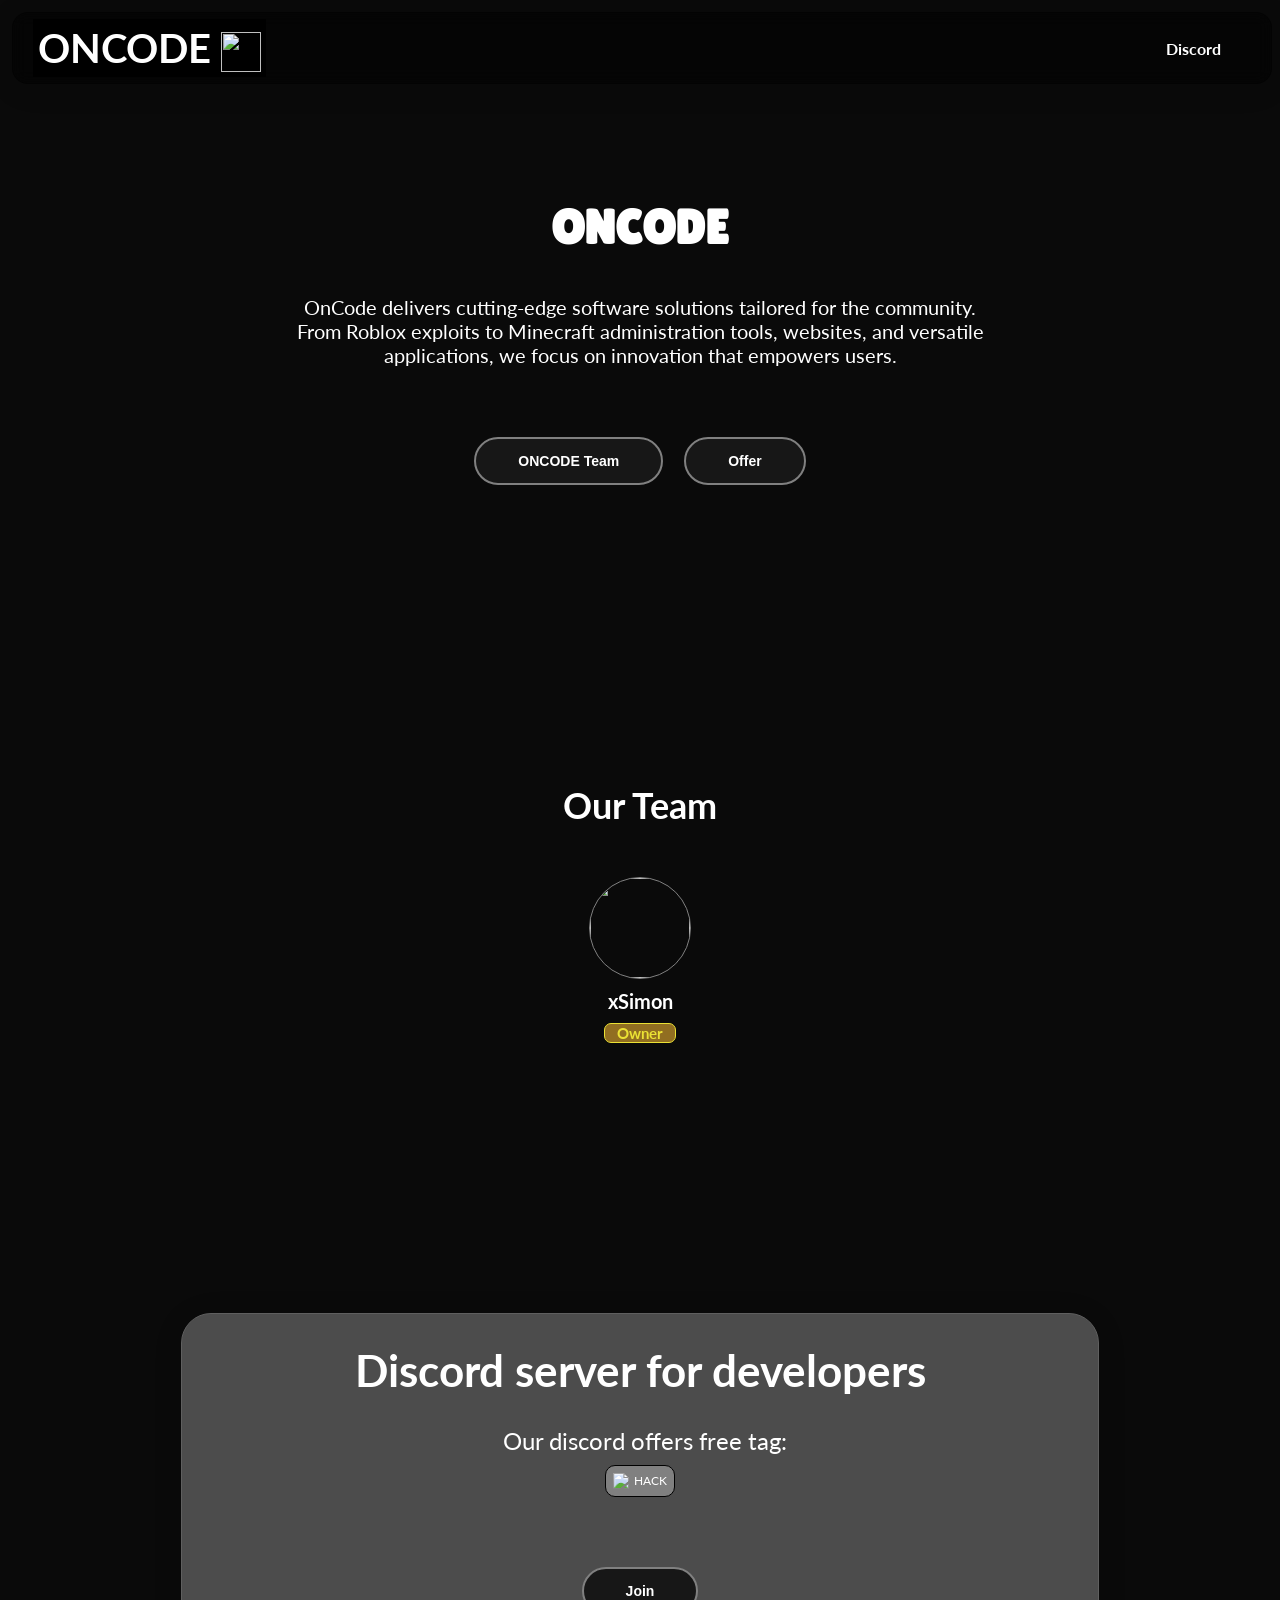
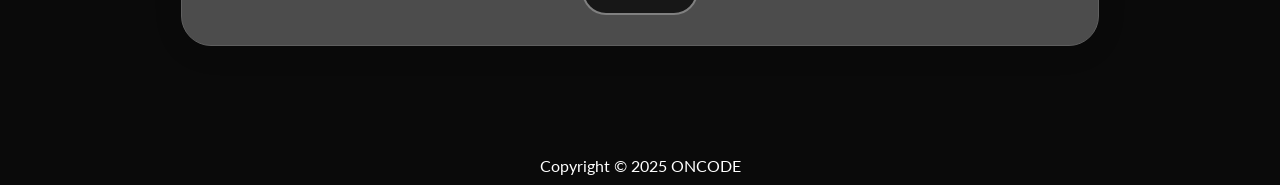
==== index.html @ 2a6b8bf5 "Add files via upload" ====
<!DOCTYPE html>
<html lang="en">
  <head>
    <meta charset="utf-8" />
    <meta name="viewport" content="width=device-width, initial-scale=1" />
    <meta property="og:site_name" content="ONCODE">
    <link rel="icon" href="https://i.imgur.com/YzYUEbw.png" />
    <link rel="stylesheet" href="/style.css" />
    <link rel="stylesheet" href="/style.css" />
    <script src="/script.js" defer></script>
    <link rel="preconnect" href="https://fonts.googleapis.com">
    <link rel="preconnect" href="https://fonts.gstatic.com" crossorigin>
    <link href="https://fonts.googleapis.com/css2?family=Alfa+Slab+One&family=Big+Shoulders+Stencil:opsz,wght@10..72,100..900&family=Lato:wght@400;900&family=Lilita+One&display=swap" rel="stylesheet">
    <link rel="preconnect" href="https://fonts.googleapis.com">
    <link rel="preconnect" href="https://fonts.gstatic.com" crossorigin>
    <link href="https://fonts.googleapis.com/css2?family=Lato:ital,wght@0,100;0,300;0,400;0,700;0,900;1,100;1,300;1,400;1,700;1,900&family=Ubuntu:wght@400;700&display=swap" rel="stylesheet">
  </head>

  <body>
    <div class="menu">
      <div class="logo">ONCODE <img src="https://i.imgur.com/nQHs6lB.png" alt="" style="width: 40px; height: 40px;"></div>
      <a class="menu-link" href="https://discord.gg/TYQWQcCWSn">Discord</a>
    </div>
  
    <div class="content">
      
    
      <h2>ONCODE</h2>
      <p class="aboutus">
        OnCode delivers cutting-edge software solutions tailored for the community. From Roblox exploits to Minecraft administration tools, websites, and versatile applications, we focus on innovation that empowers users.
      </p>
      <a class="sprawdz" target="_top" onClick="document.getElementById('tm').scrollIntoView({ behavior: 'smooth' });">ONCODE Team</a>
      <a class="sprawdz" target="_top" onClick="document.getElementById('produkty').scrollIntoView({ behavior: 'smooth' });">Offer</a>
    </div>
  </body>
  <teksty>
      <div class="kontent">

      </div>
    <div id="tm">
    <div class="bigger">Our Team</div>
    <div id="team">
      <div class="brdr">
         
        <div class="teamer">
          <img class="teamerimg" src="https://cdn.discordapp.com/avatars/836201616793010176/a_b99d03aa0125f2277fb972f2068c56be?size=1024"/>
          <a class="teamtext" href="xsimon.html">xSimon</a>
          <div class="role-owner">Owner</div>
        </div>
      </div> 
    </div>
    </div>  
      <div class="kontent">
     </div>
    <div class="discordpage">
      <div class="discordheader">Discord server for developers</div>
      <div class="discordcontent">Our discord offers free tag:</div>
      <div class="tag">
        <div class="hacktag">
        <img src="https://cdn.discordapp.com/clan-badges/1356989911185494057/6b9a772c87ac340f32861187e7218259.png?size=16"/>HACK</div>
      </div>
      <div id="dcspr">
        
     
        <a class="sprawdz" target="_top" href="https://discord.gg/TYQWQcCWSn">Join</a>
       </div>
    </div>
    <div id="produkty"></div>
    

  </teksty>
  <footer class="footer">
      
      
      
      
      <div class="links"></div>
      
        <div class="copyright">
          Copyright © 2025 ONCODE
        </div>
    
    </footer>
</html>
---- style.css ----
#produkty {
  display: flex;
  flex-direction: row;
  background-color: white;
  align-items: center;
  margin-left: auto;
  margin-right: auto;
  text-align: center;
}
.partners {
  display: flex; 
  align-items: center;
  justify-content: center;


}
.partner {
  display: flex;
  align-items: center; 
  justify-content: center;
  background-color: #d4d4d4;
  border-radius: 15px;
  padding: 7px;
  

}
.partner-text {
  text-align: center;
  color: white;
  text-decoration: none;
}

/* Poprawki dla menu */
.menu {
  margin-top: 12px;
  margin-left: 12px;
  margin-right: 12px;
  width: 98.3%;
  height: 70px;
  
  position: fixed;
  top: 0;
  left: 0;
  
  z-index: 1000; 
  display: flex;
  justify-content: space-between;
  align-items: center;
  
  z-index: 10;
  
  border-radius: 35px;
  
  background: rgba(0, 0, 0, 0.48);
  border-radius: 16px;
  box-shadow: 0 4px 30px rgba(0, 0, 0, 0.1);
  backdrop-filter: blur(7.5px);
  -webkit-backdrop-filter: blur(7.5px);
  border: 1px solid rgba(0, 0, 0, 0.35);
}

.menu-link {
  text-decoration: none;
  color: #fff;
  font-weight: bold;
  margin-right: 50px;
}

.logo {
  padding: 5px;
  font-weight: bold;
  font-size: 40px;
  color: white;
  margin-left: 20px;
  background-color: black;
  border: none;
}
.logo:hover {
  
  color: #96ffe0;
}

/* Poprawka dla wrapper, by dodać przestrzeń nad treścią */
.wrapper {
  min-height: var(--wrapper-height);
  display: grid;
  place-items: center;
  margin: 0 1rem;
  padding-top: 70px; /* Przestrzeń nad treścią, aby menu jej nie zasłaniało */
}

/* Inne style CSS */
:root {
  --color-bg: darkgrey;
  --color-text-main: #000000;
  --color-text-header: #000000;
  --color-primary: #FFFF00;
  --wrapper-height: 87vh;
  --image-max-width: 300px;
  --image-margin: 3rem;
  --font-family: "HK Grotesk";
  --font-family-header: "HK Grotesk";
}


body {
  font-family: Lato;
  margin-top: 0 !important;
  margin-left: 0 !important;
  background-color: #0a0a0a;
  scroll-behavior: smooth;
  color: white;
}

h2 {
  color: white;
  margin-top: 120px;
  font-size: 48px;
  font-weight: 400px;
  font-family: "Lilita One";
  
}





}




html {
            margin: 0;
            padding: 0;
            scroll-behavior: smooth;
 

            
}

body {
            margin: 0;
            margin-bottom: 0 !important;
            padding: 0;

            
}



.content {
    text-align: center;
    font-size: 20px;
    color: white;
    margin-top: 200px;

}
.vgg {
  border: 3px solid gray;
  border-radius: 30px;
  height: 10px;
  font-size: 20px;
  background-color: black;
  color: black;

  

}

.ubuntu-regular {
  font-family: "Ubuntu", sans-serif;
  font-weight: 400;
  font-style: normal;
}

.ubuntu-bold {
  font-family: "Ubuntu", sans-serif;
  font-weight: 700;
  font-style: normal;
}



.lato-thin {
  font-family: "Lato", sans-serif;
  font-weight: 100;
  font-style: normal;
}

.lato-light {
  font-family: "Lato", sans-serif;
  font-weight: 300;
  font-style: normal;
}

.lato-regular {
  font-family: "Lato", sans-serif;
  font-weight: 400;
  font-style: normal;
}

.lato-bold {
  font-family: "Lato", sans-serif;
  font-weight: 700;
  font-style: normal;
}

.lato-black {
  font-family: "Lato", sans-serif;
  font-weight: 900;
  font-style: normal;
}

.lato-thin-italic {
  font-family: "Lato", sans-serif;
  font-weight: 100;
  font-style: italic;
}

.lato-light-italic {
  font-family: "Lato", sans-serif;
  font-weight: 300;
  font-style: italic;
}

.lato-regular-italic {
  font-family: "Lato", sans-serif;
  font-weight: 400;
  font-style: italic;
}

.lato-bold-italic {
  font-family: "Lato", sans-serif;
  font-weight: 700;
  font-style: italic;
}

.lato-black-italic {
  font-family: "Lato", sans-serif;
  font-weight: 900;
  font-style: italic;
}

.sprawdz {
    display: inline-block;
    padding: 1.375rem 2.625rem 1.375rem 2.625rem;
    border: 0.125rem solid gray;
    border-radius: 2rem;
    background-color: #171717;
    color: #fff;
    font: 700 0.875rem / 0 "Open Sans", sans-serif;
    text-decoration: none;
    transition: all 0.2s;
    cursor: pointer;
    margin-top: 50px;
}
.content .sprawdz {
    margin-right: 0.5rem;
    margin-bottom: 1.125rem;
    margin-left: 0.5rem;
    border-color: gray;
    background-color: #171717;
    color: #ffffff;
}

img {

  display: inline-block;
  line-height: 1;
  vertical-align: middle;
  

}

.oferta {

  background-color: black !important;
  color: white;
  max-width: 100%;
  text-align: center;
  margin-left: auto;
  margin-right: auto;
}

.text {

  background-color: black !important;
  color: white;
  max-width: 100%;
  text-align: center;



}
.text2 {

  background-color: black !important;
  color: white;
  max-width: 90%;
  text-align: center;
  margin-left: auto;
  margin-right: auto;

}

teksty {

  padding: 0;
  background-color: black !important;
  scroll-behavior: smooth;

}
.kontent {

  background-color: black !important;
  font-size: 20px;
  margin-top: 250px;

}
.bigger {

  font-size: 36px;
  font-weight: bold;
  text-align: center;
  margin-left: auto;
  margin-right: auto;
  padding: 30px;
  color: white;

  

}

.spacja {

  
  
  background-color: black;  



}

.bok {
  
  padding: 20px;  
  border-radius: 10px;
  text-align: center;

}
.smaller {

  font-size: 30px;
  text-align: center !important;
  font-weight: bold;
  margin-left: 0;
  
  

}

.tekst {

  font-size: 20px;
  text-align: center;
  max-width: 100%;
  

}

.dc {

  border: 2px black solid;
  border-radius: 20px;
  text-align: center;
  width: 400px;
  align-items: center;
  height: 400px;
  

}

.dc:hover {

  border: 5px darkgray solid;
  cursor: pointer;

}

.oferta2 {

  padding: 15px;
}

.aboutus {
  width: 700px;
  text-align: center;
  margin-left: auto;
  margin-right: auto;


}
#team {
  display: flex;
  flex-direction: row;
  justify-content: center;
  color: white;
  font-weight: bold;
  font-size: 20px;
  padding: 20px;
  
  
  
}
.teamer {
  display: flex;
  flex-direction: column;
  text-align: center;
  align-items: center;
  
  
  
  
}
.teamerimg {
  width: 100px;
  height: 100px;
  border-radius: 200px;
  border: gray 1px solid
  
}
[id] {
  scroll-margin-top: 90px;
}
.teamtext {
  
  padding: 10px;

  
}
.role-owner {
  color: #ebe134;
  background-color: #916e21;
  border-radius: 7px;
  border: #ebe134 1px solid;
  font-size: 15px;
  width: 70px;
  text-align: center;
  
  
  
  
}
.discordpage {
  
  background: rgba(95, 95, 95, 0.78);
  border-radius: 16px;
  box-shadow: 0 4px 30px rgba(0, 0, 0, 0.1);
  backdrop-filter: blur(8.6px);
  -webkit-backdrop-filter: blur(8.6px);
  border: 1px solid rgba(95, 95, 95, 1);
  margin-left: auto;
  margin-right: auto;
  border-radius: 30px;
  width: 70%;
  z-index: 100;
  padding: 10px;
  align-items: center;
  text-align: center;
  justify-content: center;
   
  
}
.discordheader {
  font-weight: bold;
  font-size: 44px;
  padding: 20px;
  
  
}
.discordcontent {
  padding: 10px;
  font-size: 24px;
  margin-left: 10px;
  
  
  
}
#dcspr {
  padding: 20px;
  margin-top: 0px;
  
  
}
.lilita-one-regular {
  font-family: "Lilita One", sans-serif;
  font-weight: 200;
  font-style: normal;
}

a {
  text-decoration: none;
  color: white;
   
  
}
a:hover {
  color: blue;
  
  
  
}

.copyright {
  margin-top: 100px;
  text-align: center;
  padding: 10px;
  
  
}
.hacktag {
  padding: 7px;
  border: 1px black solid;
  max-width: 60px;
  font-size: 12px;
  border-radius: 10px;
  background-color: gray;
  display: flex;
  gap: 5px;
   
  
  
}
.tag {
  display: flex;
  justify-content: center;
  
  
  
}
---- style.css ----
#produkty {
  display: flex;
  flex-direction: row;
  background-color: white;
  align-items: center;
  margin-left: auto;
  margin-right: auto;
  text-align: center;
}
.partners {
  display: flex; 
  align-items: center;
  justify-content: center;


}
.partner {
  display: flex;
  align-items: center; 
  justify-content: center;
  background-color: #d4d4d4;
  border-radius: 15px;
  padding: 7px;
  

}
.partner-text {
  text-align: center;
  color: white;
  text-decoration: none;
}

/* Poprawki dla menu */
.menu {
  margin-top: 12px;
  margin-left: 12px;
  margin-right: 12px;
  width: 98.3%;
  height: 70px;
  
  position: fixed;
  top: 0;
  left: 0;
  
  z-index: 1000; 
  display: flex;
  justify-content: space-between;
  align-items: center;
  
  z-index: 10;
  
  border-radius: 35px;
  
  background: rgba(0, 0, 0, 0.48);
  border-radius: 16px;
  box-shadow: 0 4px 30px rgba(0, 0, 0, 0.1);
  backdrop-filter: blur(7.5px);
  -webkit-backdrop-filter: blur(7.5px);
  border: 1px solid rgba(0, 0, 0, 0.35);
}

.menu-link {
  text-decoration: none;
  color: #fff;
  font-weight: bold;
  margin-right: 50px;
}

.logo {
  padding: 5px;
  font-weight: bold;
  font-size: 40px;
  color: white;
  margin-left: 20px;
  background-color: black;
  border: none;
}
.logo:hover {
  
  color: #96ffe0;
}

/* Poprawka dla wrapper, by dodać przestrzeń nad treścią */
.wrapper {
  min-height: var(--wrapper-height);
  display: grid;
  place-items: center;
  margin: 0 1rem;
  padding-top: 70px; /* Przestrzeń nad treścią, aby menu jej nie zasłaniało */
}

/* Inne style CSS */
:root {
  --color-bg: darkgrey;
  --color-text-main: #000000;
  --color-text-header: #000000;
  --color-primary: #FFFF00;
  --wrapper-height: 87vh;
  --image-max-width: 300px;
  --image-margin: 3rem;
  --font-family: "HK Grotesk";
  --font-family-header: "HK Grotesk";
}


body {
  font-family: Lato;
  margin-top: 0 !important;
  margin-left: 0 !important;
  background-color: #0a0a0a;
  scroll-behavior: smooth;
  color: white;
}

h2 {
  color: white;
  margin-top: 120px;
  font-size: 48px;
  font-weight: 400px;
  font-family: "Lilita One";
  
}





}




html {
            margin: 0;
            padding: 0;
            scroll-behavior: smooth;
 

            
}

body {
            margin: 0;
            margin-bottom: 0 !important;
            padding: 0;

            
}



.content {
    text-align: center;
    font-size: 20px;
    color: white;
    margin-top: 200px;

}
.vgg {
  border: 3px solid gray;
  border-radius: 30px;
  height: 10px;
  font-size: 20px;
  background-color: black;
  color: black;

  

}

.ubuntu-regular {
  font-family: "Ubuntu", sans-serif;
  font-weight: 400;
  font-style: normal;
}

.ubuntu-bold {
  font-family: "Ubuntu", sans-serif;
  font-weight: 700;
  font-style: normal;
}



.lato-thin {
  font-family: "Lato", sans-serif;
  font-weight: 100;
  font-style: normal;
}

.lato-light {
  font-family: "Lato", sans-serif;
  font-weight: 300;
  font-style: normal;
}

.lato-regular {
  font-family: "Lato", sans-serif;
  font-weight: 400;
  font-style: normal;
}

.lato-bold {
  font-family: "Lato", sans-serif;
  font-weight: 700;
  font-style: normal;
}

.lato-black {
  font-family: "Lato", sans-serif;
  font-weight: 900;
  font-style: normal;
}

.lato-thin-italic {
  font-family: "Lato", sans-serif;
  font-weight: 100;
  font-style: italic;
}

.lato-light-italic {
  font-family: "Lato", sans-serif;
  font-weight: 300;
  font-style: italic;
}

.lato-regular-italic {
  font-family: "Lato", sans-serif;
  font-weight: 400;
  font-style: italic;
}

.lato-bold-italic {
  font-family: "Lato", sans-serif;
  font-weight: 700;
  font-style: italic;
}

.lato-black-italic {
  font-family: "Lato", sans-serif;
  font-weight: 900;
  font-style: italic;
}

.sprawdz {
    display: inline-block;
    padding: 1.375rem 2.625rem 1.375rem 2.625rem;
    border: 0.125rem solid gray;
    border-radius: 2rem;
    background-color: #171717;
    color: #fff;
    font: 700 0.875rem / 0 "Open Sans", sans-serif;
    text-decoration: none;
    transition: all 0.2s;
    cursor: pointer;
    margin-top: 50px;
}
.content .sprawdz {
    margin-right: 0.5rem;
    margin-bottom: 1.125rem;
    margin-left: 0.5rem;
    border-color: gray;
    background-color: #171717;
    color: #ffffff;
}

img {

  display: inline-block;
  line-height: 1;
  vertical-align: middle;
  

}

.oferta {

  background-color: black !important;
  color: white;
  max-width: 100%;
  text-align: center;
  margin-left: auto;
  margin-right: auto;
}

.text {

  background-color: black !important;
  color: white;
  max-width: 100%;
  text-align: center;



}
.text2 {

  background-color: black !important;
  color: white;
  max-width: 90%;
  text-align: center;
  margin-left: auto;
  margin-right: auto;

}

teksty {

  padding: 0;
  background-color: black !important;
  scroll-behavior: smooth;

}
.kontent {

  background-color: black !important;
  font-size: 20px;
  margin-top: 250px;

}
.bigger {

  font-size: 36px;
  font-weight: bold;
  text-align: center;
  margin-left: auto;
  margin-right: auto;
  padding: 30px;
  color: white;

  

}

.spacja {

  
  
  background-color: black;  



}

.bok {
  
  padding: 20px;  
  border-radius: 10px;
  text-align: center;

}
.smaller {

  font-size: 30px;
  text-align: center !important;
  font-weight: bold;
  margin-left: 0;
  
  

}

.tekst {

  font-size: 20px;
  text-align: center;
  max-width: 100%;
  

}

.dc {

  border: 2px black solid;
  border-radius: 20px;
  text-align: center;
  width: 400px;
  align-items: center;
  height: 400px;
  

}

.dc:hover {

  border: 5px darkgray solid;
  cursor: pointer;

}

.oferta2 {

  padding: 15px;
}

.aboutus {
  width: 700px;
  text-align: center;
  margin-left: auto;
  margin-right: auto;


}
#team {
  display: flex;
  flex-direction: row;
  justify-content: center;
  color: white;
  font-weight: bold;
  font-size: 20px;
  padding: 20px;
  
  
  
}
.teamer {
  display: flex;
  flex-direction: column;
  text-align: center;
  align-items: center;
  
  
  
  
}
.teamerimg {
  width: 100px;
  height: 100px;
  border-radius: 200px;
  border: gray 1px solid
  
}
[id] {
  scroll-margin-top: 90px;
}
.teamtext {
  
  padding: 10px;

  
}
.role-owner {
  color: #ebe134;
  background-color: #916e21;
  border-radius: 7px;
  border: #ebe134 1px solid;
  font-size: 15px;
  width: 70px;
  text-align: center;
  
  
  
  
}
.discordpage {
  
  background: rgba(95, 95, 95, 0.78);
  border-radius: 16px;
  box-shadow: 0 4px 30px rgba(0, 0, 0, 0.1);
  backdrop-filter: blur(8.6px);
  -webkit-backdrop-filter: blur(8.6px);
  border: 1px solid rgba(95, 95, 95, 1);
  margin-left: auto;
  margin-right: auto;
  border-radius: 30px;
  width: 70%;
  z-index: 100;
  padding: 10px;
  align-items: center;
  text-align: center;
  justify-content: center;
   
  
}
.discordheader {
  font-weight: bold;
  font-size: 44px;
  padding: 20px;
  
  
}
.discordcontent {
  padding: 10px;
  font-size: 24px;
  margin-left: 10px;
  
  
  
}
#dcspr {
  padding: 20px;
  margin-top: 0px;
  
  
}
.lilita-one-regular {
  font-family: "Lilita One", sans-serif;
  font-weight: 200;
  font-style: normal;
}

a {
  text-decoration: none;
  color: white;
   
  
}
a:hover {
  color: blue;
  
  
  
}

.copyright {
  margin-top: 100px;
  text-align: center;
  padding: 10px;
  
  
}
.hacktag {
  padding: 7px;
  border: 1px black solid;
  max-width: 60px;
  font-size: 12px;
  border-radius: 10px;
  background-color: gray;
  display: flex;
  gap: 5px;
   
  
  
}
.tag {
  display: flex;
  justify-content: center;
  
  
  
}
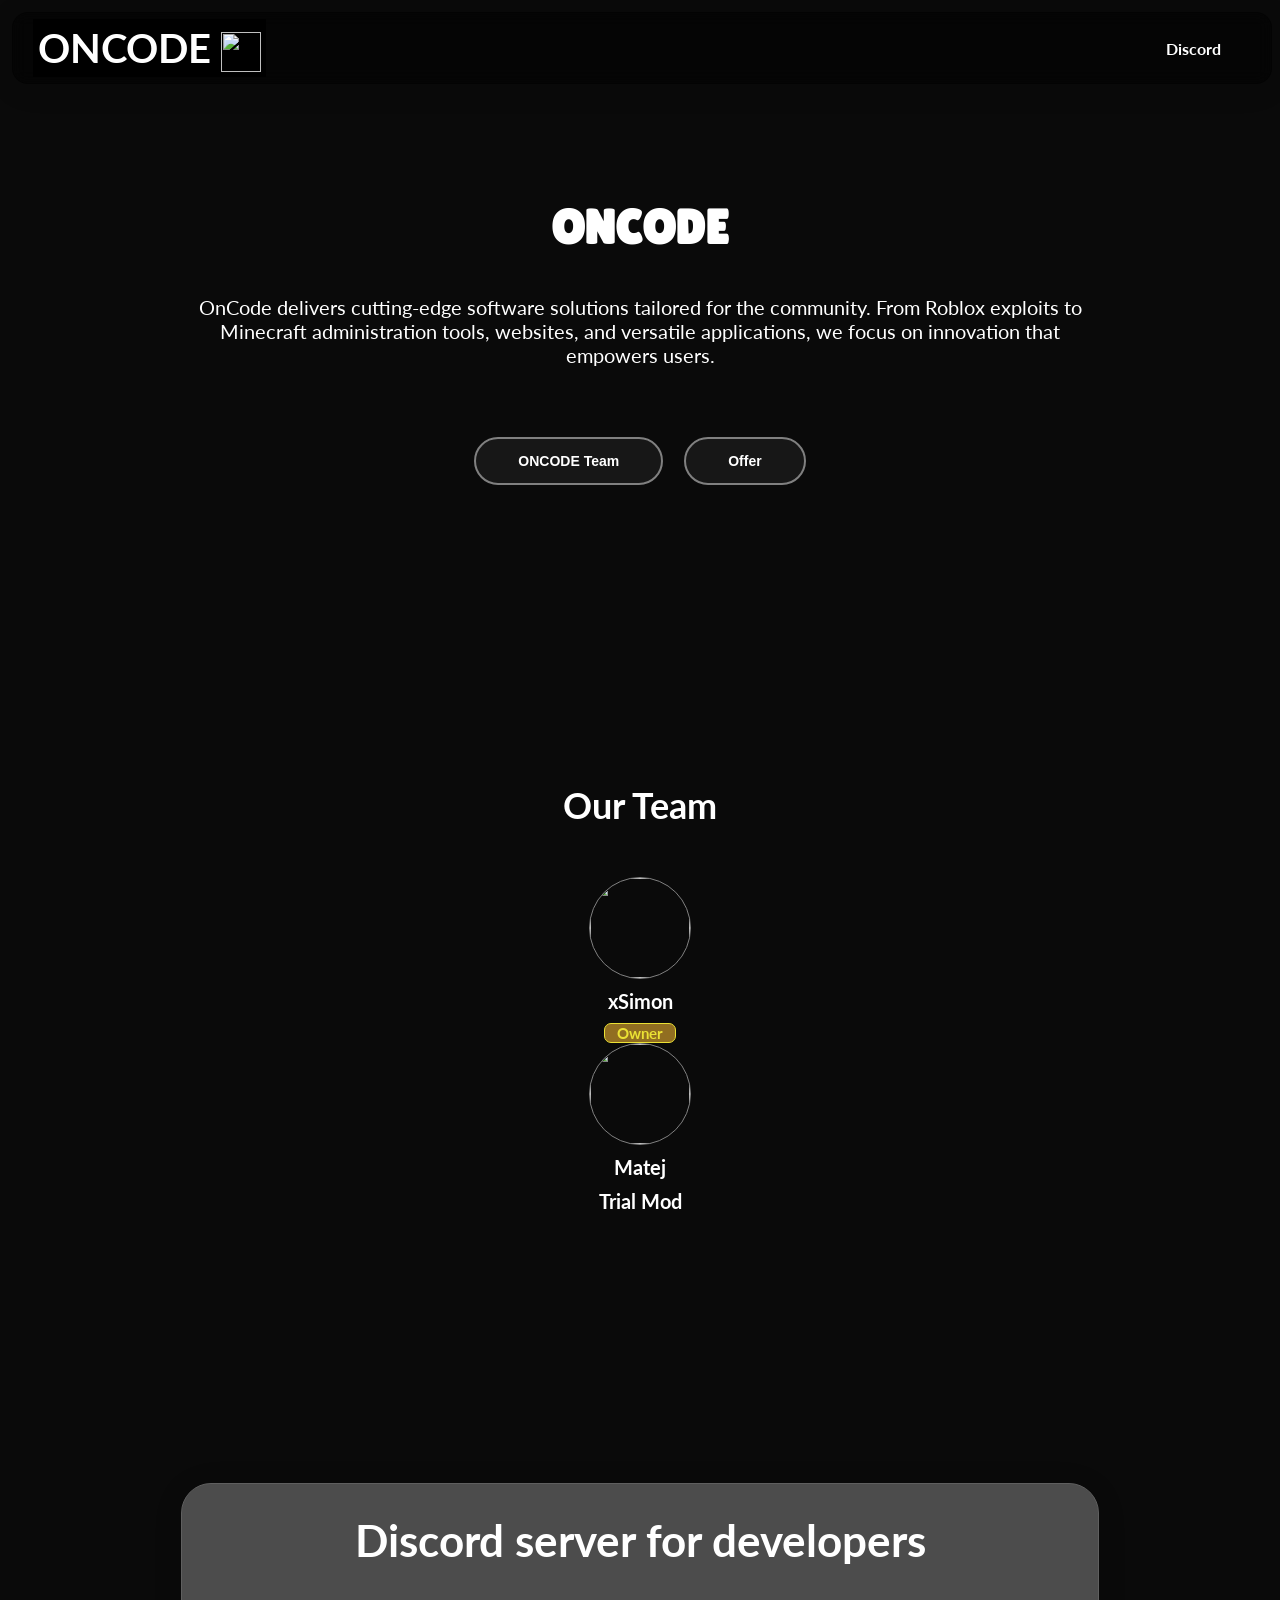
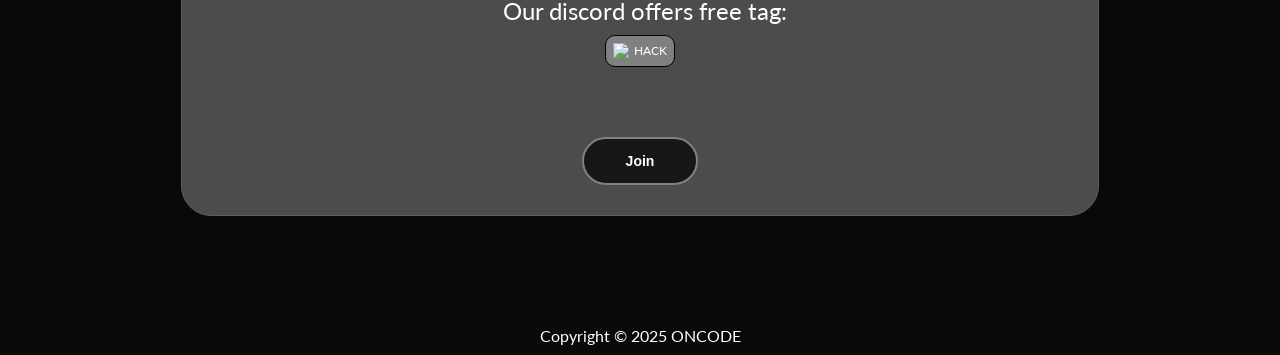
==== commit 745b5b64: "Update index.html" ====
--- a/index.html
+++ b/index.html
@@ -3,11 +3,12 @@
   <head>
     <meta charset="utf-8" />
     <meta name="viewport" content="width=device-width, initial-scale=1" />
-    <meta property="og:site_name" content="ONCODE">
+    <meta property="og:title" content="ONCODE" />
+    <meta property="og:description" content="Oncode developers website. Check it out" />
     <link rel="icon" href="https://i.imgur.com/YzYUEbw.png" />
-    <link rel="stylesheet" href="/style.css" />
-    <link rel="stylesheet" href="/style.css" />
-    <script src="/script.js" defer></script>
+    <link rel="stylesheet" href="style.css" />
+    <link rel="stylesheet" href="style.css" />
+    <script src="script.js" defer></script>
     <link rel="preconnect" href="https://fonts.googleapis.com">
     <link rel="preconnect" href="https://fonts.gstatic.com" crossorigin>
     <link href="https://fonts.googleapis.com/css2?family=Alfa+Slab+One&family=Big+Shoulders+Stencil:opsz,wght@10..72,100..900&family=Lato:wght@400;900&family=Lilita+One&display=swap" rel="stylesheet">
@@ -46,6 +47,12 @@
           <img class="teamerimg" src="https://cdn.discordapp.com/avatars/836201616793010176/a_b99d03aa0125f2277fb972f2068c56be?size=1024"/>
           <a class="teamtext" href="xsimon.html">xSimon</a>
           <div class="role-owner">Owner</div>
+          
+        </div>
+        <div class="teamer">
+          <img class="teamerimg" src="https://cdn.discordapp.com/avatars/732848712618868796/91af16ece060534ec9ea18401c879148?size=1024"/>
+          <a class="teamtext" href="#">Matej</a>
+          <div class="role-trial">Trial Mod</div>
         </div>
       </div> 
     </div>
--- a/style.css
+++ b/style.css
@@ -30,7 +30,7 @@
   text-decoration: none;
 }
 
-/* Poprawki dla menu */
+
 .menu {
   margin-top: 12px;
   margin-left: 12px;
@@ -538,4 +538,10 @@
   
   
   
-}+}
+
+.aboutus {
+  width: 70%;
+
+
+}
--- a/style.css
+++ b/style.css
@@ -30,7 +30,7 @@
   text-decoration: none;
 }
 
-/* Poprawki dla menu */
+
 .menu {
   margin-top: 12px;
   margin-left: 12px;
@@ -538,4 +538,10 @@
   
   
   
-}+}
+
+.aboutus {
+  width: 70%;
+
+
+}
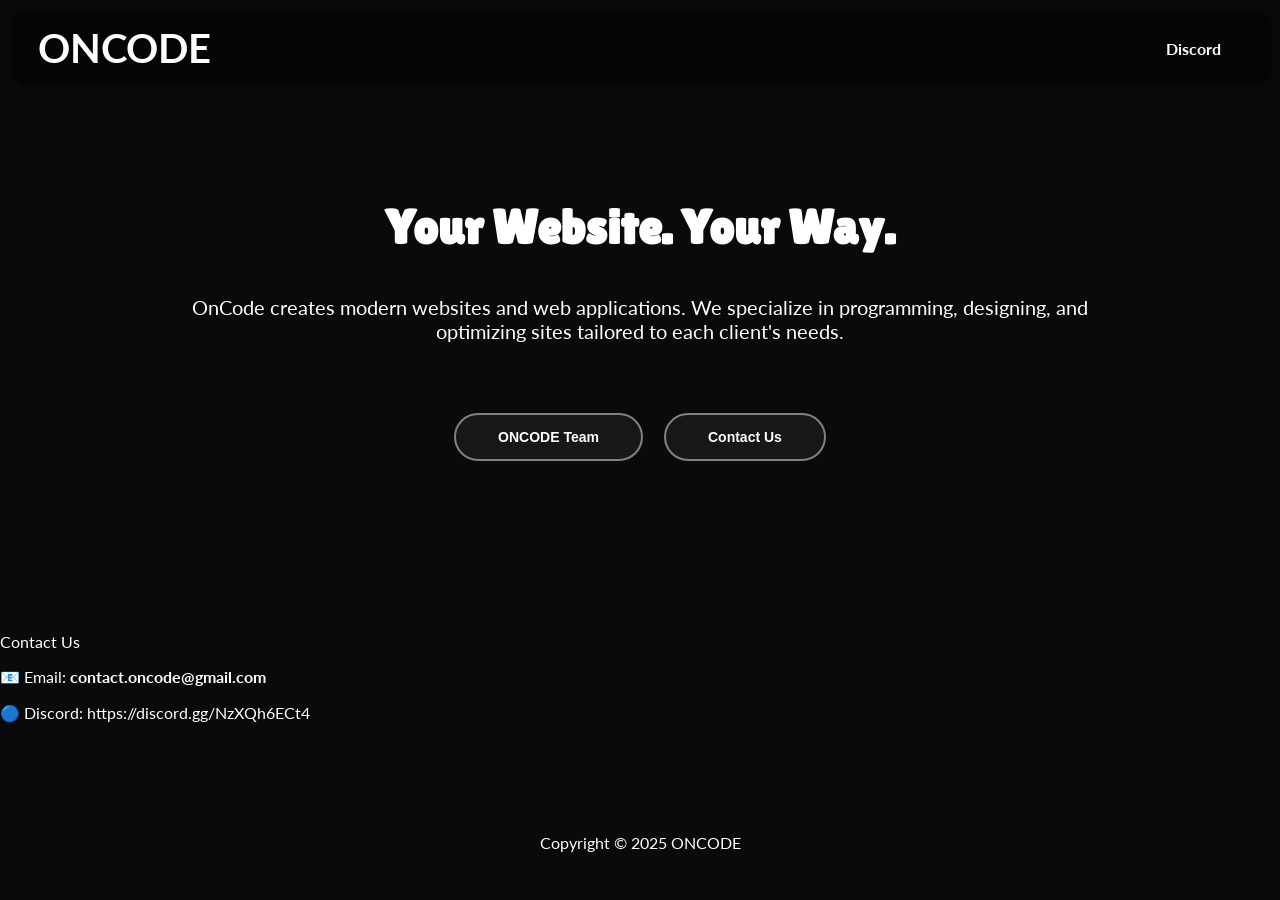
==== commit 13d24a49: "Update index.html" ====
--- a/index.html
+++ b/index.html
@@ -18,74 +18,91 @@
   </head>
 
   <body>
+
     <div class="menu">
-      <div class="logo">ONCODE <img src="https://i.imgur.com/nQHs6lB.png" alt="" style="width: 40px; height: 40px;"></div>
+      <div class="logo">ONCODE</div>
       <a class="menu-link" href="https://discord.gg/TYQWQcCWSn">Discord</a>
     </div>
-  
-    <div class="content">
+ 
+    <div class="abcd">
+      <div class="content"> 
+        <h2>Your Website. Your Way.</h2>
+        <p class="aboutus">
+          OnCode creates modern websites and web applications. We specialize in programming, designing, and optimizing sites tailored to each client's needs.
+        </p>
+        <a class="sprawdz" target="_top" onClick="document.getElementById('tm').scrollIntoView({ behavior: 'smooth' });">ONCODE Team</a>
+        <a class="sprawdz" target="_top" onClick="document.getElementById('cnt').scrollIntoView({ behavior: 'smooth' });">Contact Us</a>
+      </div>
+    </div>
+
+    
+   <div class="vdo"></div>
+      <video autoplay muted loop id="bg-video">
+        <source src="video.mp4" type="video/mp4">
+      </video>
+    </div>
+
+    
+
+    </div>
+    
+    <div class="container">
+      <div class="gradient"></div>
       
-    
-      <h2>ONCODE</h2>
-      <p class="aboutus">
-        OnCode delivers cutting-edge software solutions tailored for the community. From Roblox exploits to Minecraft administration tools, websites, and versatile applications, we focus on innovation that empowers users.
-      </p>
-      <a class="sprawdz" target="_top" onClick="document.getElementById('tm').scrollIntoView({ behavior: 'smooth' });">ONCODE Team</a>
-      <a class="sprawdz" target="_top" onClick="document.getElementById('produkty').scrollIntoView({ behavior: 'smooth' });">Offer</a>
-    </div>
-  </body>
-  <teksty>
-      <div class="kontent">
+      <div class="contact">
+        <div id="cnt" />
+        <div class="header">
+          Contact Us
+        </div>
+        <p class="email">
+          📧 Email: <strong>contact.oncode@gmail.com</strong>
+
+        </p>
+        <p class="email">
+
+          🔵 Discord: <a href="https://discord.gg/NzXQh6ECt4">https://discord.gg/NzXQh6ECt4</a>
+        </p>
+
+
 
       </div>
-    <div id="tm">
-    <div class="bigger">Our Team</div>
-    <div id="team">
-      <div class="brdr">
-         
-        <div class="teamer">
-          <img class="teamerimg" src="https://cdn.discordapp.com/avatars/836201616793010176/a_b99d03aa0125f2277fb972f2068c56be?size=1024"/>
-          <a class="teamtext" href="xsimon.html">xSimon</a>
-          <div class="role-owner">Owner</div>
-          
-        </div>
-        <div class="teamer">
-          <img class="teamerimg" src="https://cdn.discordapp.com/avatars/732848712618868796/91af16ece060534ec9ea18401c879148?size=1024"/>
-          <a class="teamtext" href="#">Matej</a>
-          <div class="role-trial">Trial Mod</div>
-        </div>
-      </div> 
+
+
+
+
+
+
+
+
+
+
+
+
+
+
+
+
+
+
     </div>
-    </div>  
-      <div class="kontent">
-     </div>
-    <div class="discordpage">
-      <div class="discordheader">Discord server for developers</div>
-      <div class="discordcontent">Our discord offers free tag:</div>
-      <div class="tag">
-        <div class="hacktag">
-        <img src="https://cdn.discordapp.com/clan-badges/1356989911185494057/6b9a772c87ac340f32861187e7218259.png?size=16"/>HACK</div>
-      </div>
-      <div id="dcspr">
-        
-     
-        <a class="sprawdz" target="_top" href="https://discord.gg/TYQWQcCWSn">Join</a>
-       </div>
-    </div>
-    <div id="produkty"></div>
-    
 
-  </teksty>
-  <footer class="footer">
-      
-      
-      
-      
-      <div class="links"></div>
-      
+
+
+
+
+
+
+
+
+
+
+
         <div class="copyright">
           Copyright © 2025 ONCODE
         </div>
-    
-    </footer>
+  </body>
+  
+
+
+
 </html>
--- a/style.css
+++ b/style.css
@@ -30,7 +30,7 @@
   text-decoration: none;
 }
 
-
+/* Poprawki dla menu */
 .menu {
   margin-top: 12px;
   margin-left: 12px;
@@ -72,12 +72,11 @@
   font-size: 40px;
   color: white;
   margin-left: 20px;
-  background-color: black;
   border: none;
 }
 .logo:hover {
   
-  color: #96ffe0;
+  color: #787878;
 }
 
 /* Poprawka dla wrapper, by dodać przestrzeń nad treścią */
@@ -447,6 +446,21 @@
   font-size: 15px;
   width: 70px;
   text-align: center;
+  
+  
+  
+  
+}
+
+.role-trial {
+  color: #0068ab;
+  background-color: #84bee3;
+  border-radius: 7px;
+  border: #0068ab 1px solid;
+  font-size: 15px;
+  width: 70px;
+  text-align: center;
+  padding: 0.5px;
   
   
   
@@ -506,7 +520,7 @@
   
 }
 a:hover {
-  color: blue;
+  color: #787878;
   
   
   
@@ -538,7 +552,17 @@
   
   
   
-}
+  
+}
+
+.brdr {
+  display: flex;
+  flex-direction: row;
+  gap: 50px;
+  
+  
+}
+
 
 .aboutus {
   width: 70%;
--- a/style.css
+++ b/style.css
@@ -30,7 +30,7 @@
   text-decoration: none;
 }
 
-
+/* Poprawki dla menu */
 .menu {
   margin-top: 12px;
   margin-left: 12px;
@@ -72,12 +72,11 @@
   font-size: 40px;
   color: white;
   margin-left: 20px;
-  background-color: black;
   border: none;
 }
 .logo:hover {
   
-  color: #96ffe0;
+  color: #787878;
 }
 
 /* Poprawka dla wrapper, by dodać przestrzeń nad treścią */
@@ -447,6 +446,21 @@
   font-size: 15px;
   width: 70px;
   text-align: center;
+  
+  
+  
+  
+}
+
+.role-trial {
+  color: #0068ab;
+  background-color: #84bee3;
+  border-radius: 7px;
+  border: #0068ab 1px solid;
+  font-size: 15px;
+  width: 70px;
+  text-align: center;
+  padding: 0.5px;
   
   
   
@@ -506,7 +520,7 @@
   
 }
 a:hover {
-  color: blue;
+  color: #787878;
   
   
   
@@ -538,7 +552,17 @@
   
   
   
-}
+  
+}
+
+.brdr {
+  display: flex;
+  flex-direction: row;
+  gap: 50px;
+  
+  
+}
+
 
 .aboutus {
   width: 70%;
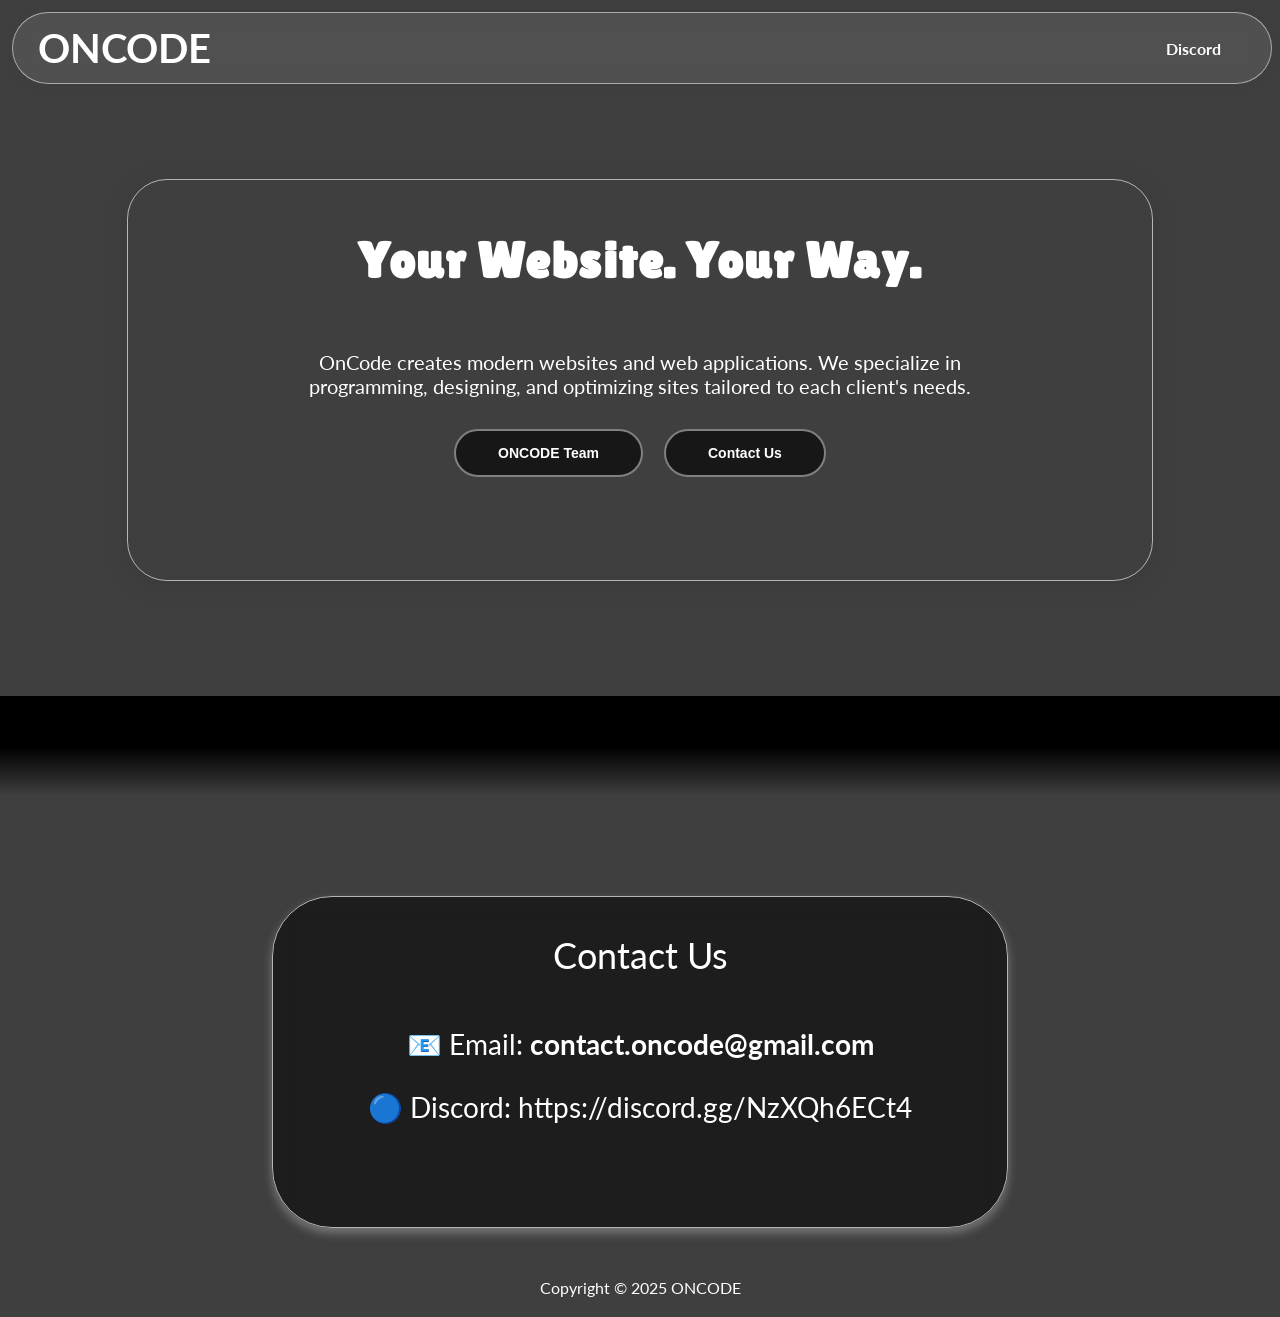
==== commit 7bd88313: "Update index.html" ====
--- a/index.html
+++ b/index.html
@@ -38,7 +38,7 @@
     
    <div class="vdo"></div>
       <video autoplay muted loop id="bg-video">
-        <source src="video.mp4" type="video/mp4">
+        <source src="https://videos.pexels.com/video-files/3129957/3129957-uhd_2560_1440_25fps.mp4" type="video/mp4">
       </video>
     </div>
 
@@ -106,3 +106,4 @@
 
 
 </html>
+
--- a/style.css
+++ b/style.css
@@ -1,34 +1,4 @@
-#produkty {
-  display: flex;
-  flex-direction: row;
-  background-color: white;
-  align-items: center;
-  margin-left: auto;
-  margin-right: auto;
-  text-align: center;
-}
-.partners {
-  display: flex; 
-  align-items: center;
-  justify-content: center;
-
-
-}
-.partner {
-  display: flex;
-  align-items: center; 
-  justify-content: center;
-  background-color: #d4d4d4;
-  border-radius: 15px;
-  padding: 7px;
-  
-
-}
-.partner-text {
-  text-align: center;
-  color: white;
-  text-decoration: none;
-}
+
 
 /* Poprawki dla menu */
 .menu {
@@ -41,22 +11,23 @@
   position: fixed;
   top: 0;
   left: 0;
-  
-  z-index: 1000; 
+  box-shadow: 0 3px 7px #3f3f3f; 
+  
+
   display: flex;
   justify-content: space-between;
   align-items: center;
   
-  z-index: 10;
+  z-index: 50;
   
   border-radius: 35px;
   
-  background: rgba(0, 0, 0, 0.48);
-  border-radius: 16px;
-  box-shadow: 0 4px 30px rgba(0, 0, 0, 0.1);
-  backdrop-filter: blur(7.5px);
-  -webkit-backdrop-filter: blur(7.5px);
-  border: 1px solid rgba(0, 0, 0, 0.35);
+
+background: rgba(255, 255, 255, 0.09);
+border-radius: 64px;
+backdrop-filter: blur(8.7px);
+-webkit-backdrop-filter: blur(8.7px);
+border: 1px solid rgba(255, 255, 255, 0.52);
 }
 
 .menu-link {
@@ -89,42 +60,44 @@
 }
 
 /* Inne style CSS */
-:root {
-  --color-bg: darkgrey;
-  --color-text-main: #000000;
-  --color-text-header: #000000;
-  --color-primary: #FFFF00;
-  --wrapper-height: 87vh;
-  --image-max-width: 300px;
-  --image-margin: 3rem;
-  --font-family: "HK Grotesk";
-  --font-family-header: "HK Grotesk";
-}
+
 
 
 body {
   font-family: Lato;
   margin-top: 0 !important;
   margin-left: 0 !important;
-  background-color: #0a0a0a;
+  background-color: #3f3f3f;
   scroll-behavior: smooth;
   color: white;
 }
 
 h2 {
   color: white;
-  margin-top: 120px;
-  font-size: 48px;
+  padding: auto;
+  font-size: 50px;
   font-weight: 400px;
   font-family: "Lilita One";
-  
-}
-
-
-
-
-
-}
+  letter-spacing: 1.5px;
+  padding-top: 2%;
+  padding: 10px;
+}
+#bg-video {
+    position: absolute;
+    top: 0;
+    left: 0;
+    width: 100%;
+    height: 100%;
+    object-fit: cover;
+    z-index: -1;
+    
+}
+
+
+
+
+
+
 
 
 
@@ -149,12 +122,51 @@
 
 
 .content {
+    justify-content: center;
     text-align: center;
     font-size: 20px;
     color: white;
-    margin-top: 200px;
-
-}
+    
+    margin-left: auto;
+    margin-right: auto;
+    background: rgba(255, 255, 255, 0);
+    border-radius: 40px;
+    box-shadow: 0 4px 30px rgba(0, 0, 0, 0.1);
+    backdrop-filter: blur(6.2px);
+    -webkit-backdrop-filter: blur(6.2px);
+    border: 1px solid rgba(255, 255, 255, 0.62);
+    min-width: 80%;
+    max-width: 80%;
+
+
+    min-height: 400px;
+
+    
+    transition: transform 0.5s ease, box-shadow 0.4s ease;
+
+
+
+}
+.content:hover {
+  box-shadow: 0 5px 10px #787878;
+  transform: translateY(-5px);
+
+
+
+
+}
+.abcd {
+  width: 100%;
+  height: 100%;
+  padding-top: 14%;
+  padding-bottom: 9%;
+  justify-content: center;
+
+
+
+
+}
+
 .vgg {
   border: 3px solid gray;
   border-radius: 30px;
@@ -252,7 +264,7 @@
     text-decoration: none;
     transition: all 0.2s;
     cursor: pointer;
-    margin-top: 50px;
+    padding: auto;
 }
 .content .sprawdz {
     margin-right: 0.5rem;
@@ -272,74 +284,19 @@
 
 }
 
-.oferta {
+
+
+.text {
 
   background-color: black !important;
   color: white;
   max-width: 100%;
   text-align: center;
-  margin-left: auto;
-  margin-right: auto;
-}
-
-.text {
-
-  background-color: black !important;
-  color: white;
-  max-width: 100%;
-  text-align: center;
-
-
-
-}
-.text2 {
-
-  background-color: black !important;
-  color: white;
-  max-width: 90%;
-  text-align: center;
-  margin-left: auto;
-  margin-right: auto;
-
-}
-
-teksty {
-
-  padding: 0;
-  background-color: black !important;
-  scroll-behavior: smooth;
-
-}
-.kontent {
-
-  background-color: black !important;
-  font-size: 20px;
-  margin-top: 250px;
-
-}
-.bigger {
-
-  font-size: 36px;
-  font-weight: bold;
-  text-align: center;
-  margin-left: auto;
-  margin-right: auto;
-  padding: 30px;
-  color: white;
-
-  
-
-}
-
-.spacja {
-
-  
-  
-  background-color: black;  
-
-
-
-}
+
+
+
+}
+
 
 .bok {
   
@@ -359,154 +316,23 @@
 
 }
 
-.tekst {
-
-  font-size: 20px;
-  text-align: center;
-  max-width: 100%;
-  
-
-}
-
-.dc {
-
-  border: 2px black solid;
-  border-radius: 20px;
-  text-align: center;
-  width: 400px;
-  align-items: center;
-  height: 400px;
-  
-
-}
-
-.dc:hover {
-
-  border: 5px darkgray solid;
-  cursor: pointer;
-
-}
-
-.oferta2 {
-
-  padding: 15px;
-}
+
 
 .aboutus {
   width: 700px;
   text-align: center;
   margin-left: auto;
   margin-right: auto;
-
-
-}
-#team {
-  display: flex;
-  flex-direction: row;
-  justify-content: center;
-  color: white;
-  font-weight: bold;
-  font-size: 20px;
-  padding: 20px;
-  
-  
-  
-}
-.teamer {
-  display: flex;
-  flex-direction: column;
-  text-align: center;
-  align-items: center;
-  
-  
-  
-  
-}
-.teamerimg {
-  width: 100px;
-  height: 100px;
-  border-radius: 200px;
-  border: gray 1px solid
-  
-}
+  padding: 1%;
+  
+
+}
+
 [id] {
   scroll-margin-top: 90px;
 }
-.teamtext {
-  
-  padding: 10px;
-
-  
-}
-.role-owner {
-  color: #ebe134;
-  background-color: #916e21;
-  border-radius: 7px;
-  border: #ebe134 1px solid;
-  font-size: 15px;
-  width: 70px;
-  text-align: center;
-  
-  
-  
-  
-}
-
-.role-trial {
-  color: #0068ab;
-  background-color: #84bee3;
-  border-radius: 7px;
-  border: #0068ab 1px solid;
-  font-size: 15px;
-  width: 70px;
-  text-align: center;
-  padding: 0.5px;
-  
-  
-  
-  
-}
-.discordpage {
-  
-  background: rgba(95, 95, 95, 0.78);
-  border-radius: 16px;
-  box-shadow: 0 4px 30px rgba(0, 0, 0, 0.1);
-  backdrop-filter: blur(8.6px);
-  -webkit-backdrop-filter: blur(8.6px);
-  border: 1px solid rgba(95, 95, 95, 1);
-  margin-left: auto;
-  margin-right: auto;
-  border-radius: 30px;
-  width: 70%;
-  z-index: 100;
-  padding: 10px;
-  align-items: center;
-  text-align: center;
-  justify-content: center;
-   
-  
-}
-.discordheader {
-  font-weight: bold;
-  font-size: 44px;
-  padding: 20px;
-  
-  
-}
-.discordcontent {
-  padding: 10px;
-  font-size: 24px;
-  margin-left: 10px;
-  
-  
-  
-}
-#dcspr {
-  padding: 20px;
-  margin-top: 0px;
-  
-  
-}
+
+
 .lilita-one-regular {
   font-family: "Lilita One", sans-serif;
   font-weight: 200;
@@ -527,38 +353,11 @@
 }
 
 .copyright {
-  margin-top: 100px;
-  text-align: center;
-  padding: 10px;
-  
-  
-}
-.hacktag {
-  padding: 7px;
-  border: 1px black solid;
-  max-width: 60px;
-  font-size: 12px;
-  border-radius: 10px;
-  background-color: gray;
-  display: flex;
-  gap: 5px;
-   
-  
-  
-}
-.tag {
-  display: flex;
-  justify-content: center;
-  
-  
-  
-  
-}
-
-.brdr {
-  display: flex;
-  flex-direction: row;
-  gap: 50px;
+  background-color: #3F3F3F;
+  text-align: center;
+  padding: 20px;
+  padding-top: 50px;
+  bottom: 0;
   
   
 }
@@ -569,3 +368,117 @@
 
 
 }
+.container {
+
+  background-color: #3f3f3f;
+  top: 0;
+
+
+}
+
+
+.header {
+  text-align: center;
+  padding: 3%;
+  font-size: 36px;
+
+
+
+}
+.gradient {
+
+
+  top: 0;            
+  left: 0;
+  width: 100%;
+  height: 400px;        /* wysokość przejścia */
+
+
+
+
+  height: 100px;
+  width: 100%;
+background: #3F3F3F;
+background: linear-gradient(0deg, rgba(63, 63, 63, 1) 0%, rgba(0, 0, 0, 1) 49%);
+
+
+
+}
+.vdo {
+
+  width: 100%;
+  height: 100%;
+  background-color: black;
+
+  
+}
+
+#bg-video {
+  width: 100%;
+  height: 100%;
+  object-fit: cover;
+
+}
+.email {
+  text-align: center;
+  font-size: 28px;
+
+
+
+}
+p {
+  overflow-wrap: break-word; /* zalecane w nowoczesnym CSS */
+  word-wrap: break-word;     /* dla starszych przeglądarek */
+}
+.contact {
+  /* From https://css.glass */
+background: rgba(0, 0, 0, 0.54);
+border-radius: 60px;
+box-shadow: 0 4px 30px rgba(0, 0, 0, 0.1);
+backdrop-filter: blur(10.1px);
+-webkit-backdrop-filter: blur(10.1px);
+border: 1px solid rgb(179, 179, 179);
+min-width: 45%;
+max-width: 95%;
+width: 55%;
+min-height: 300px;
+margin-left: auto;
+margin-right: auto;
+  box-shadow: 0 5px 10px #787878;
+  transition: transform 0.5s ease, box-shadow 0.4s ease;
+margin-top: 100px;
+padding: 15px;
+
+  
+
+
+
+}
+.contact:hover {
+  box-shadow: 0 5px 10px #787878;
+  transform: translateY(-5px);
+
+
+
+}
+
+
+
+
+
+
+
+
+
+
+
+
+
+
+
+
+
+
+
+
+
--- a/style.css
+++ b/style.css
@@ -1,34 +1,4 @@
-#produkty {
-  display: flex;
-  flex-direction: row;
-  background-color: white;
-  align-items: center;
-  margin-left: auto;
-  margin-right: auto;
-  text-align: center;
-}
-.partners {
-  display: flex; 
-  align-items: center;
-  justify-content: center;
-
-
-}
-.partner {
-  display: flex;
-  align-items: center; 
-  justify-content: center;
-  background-color: #d4d4d4;
-  border-radius: 15px;
-  padding: 7px;
-  
-
-}
-.partner-text {
-  text-align: center;
-  color: white;
-  text-decoration: none;
-}
+
 
 /* Poprawki dla menu */
 .menu {
@@ -41,22 +11,23 @@
   position: fixed;
   top: 0;
   left: 0;
-  
-  z-index: 1000; 
+  box-shadow: 0 3px 7px #3f3f3f; 
+  
+
   display: flex;
   justify-content: space-between;
   align-items: center;
   
-  z-index: 10;
+  z-index: 50;
   
   border-radius: 35px;
   
-  background: rgba(0, 0, 0, 0.48);
-  border-radius: 16px;
-  box-shadow: 0 4px 30px rgba(0, 0, 0, 0.1);
-  backdrop-filter: blur(7.5px);
-  -webkit-backdrop-filter: blur(7.5px);
-  border: 1px solid rgba(0, 0, 0, 0.35);
+
+background: rgba(255, 255, 255, 0.09);
+border-radius: 64px;
+backdrop-filter: blur(8.7px);
+-webkit-backdrop-filter: blur(8.7px);
+border: 1px solid rgba(255, 255, 255, 0.52);
 }
 
 .menu-link {
@@ -89,42 +60,44 @@
 }
 
 /* Inne style CSS */
-:root {
-  --color-bg: darkgrey;
-  --color-text-main: #000000;
-  --color-text-header: #000000;
-  --color-primary: #FFFF00;
-  --wrapper-height: 87vh;
-  --image-max-width: 300px;
-  --image-margin: 3rem;
-  --font-family: "HK Grotesk";
-  --font-family-header: "HK Grotesk";
-}
+
 
 
 body {
   font-family: Lato;
   margin-top: 0 !important;
   margin-left: 0 !important;
-  background-color: #0a0a0a;
+  background-color: #3f3f3f;
   scroll-behavior: smooth;
   color: white;
 }
 
 h2 {
   color: white;
-  margin-top: 120px;
-  font-size: 48px;
+  padding: auto;
+  font-size: 50px;
   font-weight: 400px;
   font-family: "Lilita One";
-  
-}
-
-
-
-
-
-}
+  letter-spacing: 1.5px;
+  padding-top: 2%;
+  padding: 10px;
+}
+#bg-video {
+    position: absolute;
+    top: 0;
+    left: 0;
+    width: 100%;
+    height: 100%;
+    object-fit: cover;
+    z-index: -1;
+    
+}
+
+
+
+
+
+
 
 
 
@@ -149,12 +122,51 @@
 
 
 .content {
+    justify-content: center;
     text-align: center;
     font-size: 20px;
     color: white;
-    margin-top: 200px;
-
-}
+    
+    margin-left: auto;
+    margin-right: auto;
+    background: rgba(255, 255, 255, 0);
+    border-radius: 40px;
+    box-shadow: 0 4px 30px rgba(0, 0, 0, 0.1);
+    backdrop-filter: blur(6.2px);
+    -webkit-backdrop-filter: blur(6.2px);
+    border: 1px solid rgba(255, 255, 255, 0.62);
+    min-width: 80%;
+    max-width: 80%;
+
+
+    min-height: 400px;
+
+    
+    transition: transform 0.5s ease, box-shadow 0.4s ease;
+
+
+
+}
+.content:hover {
+  box-shadow: 0 5px 10px #787878;
+  transform: translateY(-5px);
+
+
+
+
+}
+.abcd {
+  width: 100%;
+  height: 100%;
+  padding-top: 14%;
+  padding-bottom: 9%;
+  justify-content: center;
+
+
+
+
+}
+
 .vgg {
   border: 3px solid gray;
   border-radius: 30px;
@@ -252,7 +264,7 @@
     text-decoration: none;
     transition: all 0.2s;
     cursor: pointer;
-    margin-top: 50px;
+    padding: auto;
 }
 .content .sprawdz {
     margin-right: 0.5rem;
@@ -272,74 +284,19 @@
 
 }
 
-.oferta {
+
+
+.text {
 
   background-color: black !important;
   color: white;
   max-width: 100%;
   text-align: center;
-  margin-left: auto;
-  margin-right: auto;
-}
-
-.text {
-
-  background-color: black !important;
-  color: white;
-  max-width: 100%;
-  text-align: center;
-
-
-
-}
-.text2 {
-
-  background-color: black !important;
-  color: white;
-  max-width: 90%;
-  text-align: center;
-  margin-left: auto;
-  margin-right: auto;
-
-}
-
-teksty {
-
-  padding: 0;
-  background-color: black !important;
-  scroll-behavior: smooth;
-
-}
-.kontent {
-
-  background-color: black !important;
-  font-size: 20px;
-  margin-top: 250px;
-
-}
-.bigger {
-
-  font-size: 36px;
-  font-weight: bold;
-  text-align: center;
-  margin-left: auto;
-  margin-right: auto;
-  padding: 30px;
-  color: white;
-
-  
-
-}
-
-.spacja {
-
-  
-  
-  background-color: black;  
-
-
-
-}
+
+
+
+}
+
 
 .bok {
   
@@ -359,154 +316,23 @@
 
 }
 
-.tekst {
-
-  font-size: 20px;
-  text-align: center;
-  max-width: 100%;
-  
-
-}
-
-.dc {
-
-  border: 2px black solid;
-  border-radius: 20px;
-  text-align: center;
-  width: 400px;
-  align-items: center;
-  height: 400px;
-  
-
-}
-
-.dc:hover {
-
-  border: 5px darkgray solid;
-  cursor: pointer;
-
-}
-
-.oferta2 {
-
-  padding: 15px;
-}
+
 
 .aboutus {
   width: 700px;
   text-align: center;
   margin-left: auto;
   margin-right: auto;
-
-
-}
-#team {
-  display: flex;
-  flex-direction: row;
-  justify-content: center;
-  color: white;
-  font-weight: bold;
-  font-size: 20px;
-  padding: 20px;
-  
-  
-  
-}
-.teamer {
-  display: flex;
-  flex-direction: column;
-  text-align: center;
-  align-items: center;
-  
-  
-  
-  
-}
-.teamerimg {
-  width: 100px;
-  height: 100px;
-  border-radius: 200px;
-  border: gray 1px solid
-  
-}
+  padding: 1%;
+  
+
+}
+
 [id] {
   scroll-margin-top: 90px;
 }
-.teamtext {
-  
-  padding: 10px;
-
-  
-}
-.role-owner {
-  color: #ebe134;
-  background-color: #916e21;
-  border-radius: 7px;
-  border: #ebe134 1px solid;
-  font-size: 15px;
-  width: 70px;
-  text-align: center;
-  
-  
-  
-  
-}
-
-.role-trial {
-  color: #0068ab;
-  background-color: #84bee3;
-  border-radius: 7px;
-  border: #0068ab 1px solid;
-  font-size: 15px;
-  width: 70px;
-  text-align: center;
-  padding: 0.5px;
-  
-  
-  
-  
-}
-.discordpage {
-  
-  background: rgba(95, 95, 95, 0.78);
-  border-radius: 16px;
-  box-shadow: 0 4px 30px rgba(0, 0, 0, 0.1);
-  backdrop-filter: blur(8.6px);
-  -webkit-backdrop-filter: blur(8.6px);
-  border: 1px solid rgba(95, 95, 95, 1);
-  margin-left: auto;
-  margin-right: auto;
-  border-radius: 30px;
-  width: 70%;
-  z-index: 100;
-  padding: 10px;
-  align-items: center;
-  text-align: center;
-  justify-content: center;
-   
-  
-}
-.discordheader {
-  font-weight: bold;
-  font-size: 44px;
-  padding: 20px;
-  
-  
-}
-.discordcontent {
-  padding: 10px;
-  font-size: 24px;
-  margin-left: 10px;
-  
-  
-  
-}
-#dcspr {
-  padding: 20px;
-  margin-top: 0px;
-  
-  
-}
+
+
 .lilita-one-regular {
   font-family: "Lilita One", sans-serif;
   font-weight: 200;
@@ -527,38 +353,11 @@
 }
 
 .copyright {
-  margin-top: 100px;
-  text-align: center;
-  padding: 10px;
-  
-  
-}
-.hacktag {
-  padding: 7px;
-  border: 1px black solid;
-  max-width: 60px;
-  font-size: 12px;
-  border-radius: 10px;
-  background-color: gray;
-  display: flex;
-  gap: 5px;
-   
-  
-  
-}
-.tag {
-  display: flex;
-  justify-content: center;
-  
-  
-  
-  
-}
-
-.brdr {
-  display: flex;
-  flex-direction: row;
-  gap: 50px;
+  background-color: #3F3F3F;
+  text-align: center;
+  padding: 20px;
+  padding-top: 50px;
+  bottom: 0;
   
   
 }
@@ -569,3 +368,117 @@
 
 
 }
+.container {
+
+  background-color: #3f3f3f;
+  top: 0;
+
+
+}
+
+
+.header {
+  text-align: center;
+  padding: 3%;
+  font-size: 36px;
+
+
+
+}
+.gradient {
+
+
+  top: 0;            
+  left: 0;
+  width: 100%;
+  height: 400px;        /* wysokość przejścia */
+
+
+
+
+  height: 100px;
+  width: 100%;
+background: #3F3F3F;
+background: linear-gradient(0deg, rgba(63, 63, 63, 1) 0%, rgba(0, 0, 0, 1) 49%);
+
+
+
+}
+.vdo {
+
+  width: 100%;
+  height: 100%;
+  background-color: black;
+
+  
+}
+
+#bg-video {
+  width: 100%;
+  height: 100%;
+  object-fit: cover;
+
+}
+.email {
+  text-align: center;
+  font-size: 28px;
+
+
+
+}
+p {
+  overflow-wrap: break-word; /* zalecane w nowoczesnym CSS */
+  word-wrap: break-word;     /* dla starszych przeglądarek */
+}
+.contact {
+  /* From https://css.glass */
+background: rgba(0, 0, 0, 0.54);
+border-radius: 60px;
+box-shadow: 0 4px 30px rgba(0, 0, 0, 0.1);
+backdrop-filter: blur(10.1px);
+-webkit-backdrop-filter: blur(10.1px);
+border: 1px solid rgb(179, 179, 179);
+min-width: 45%;
+max-width: 95%;
+width: 55%;
+min-height: 300px;
+margin-left: auto;
+margin-right: auto;
+  box-shadow: 0 5px 10px #787878;
+  transition: transform 0.5s ease, box-shadow 0.4s ease;
+margin-top: 100px;
+padding: 15px;
+
+  
+
+
+
+}
+.contact:hover {
+  box-shadow: 0 5px 10px #787878;
+  transform: translateY(-5px);
+
+
+
+}
+
+
+
+
+
+
+
+
+
+
+
+
+
+
+
+
+
+
+
+
+
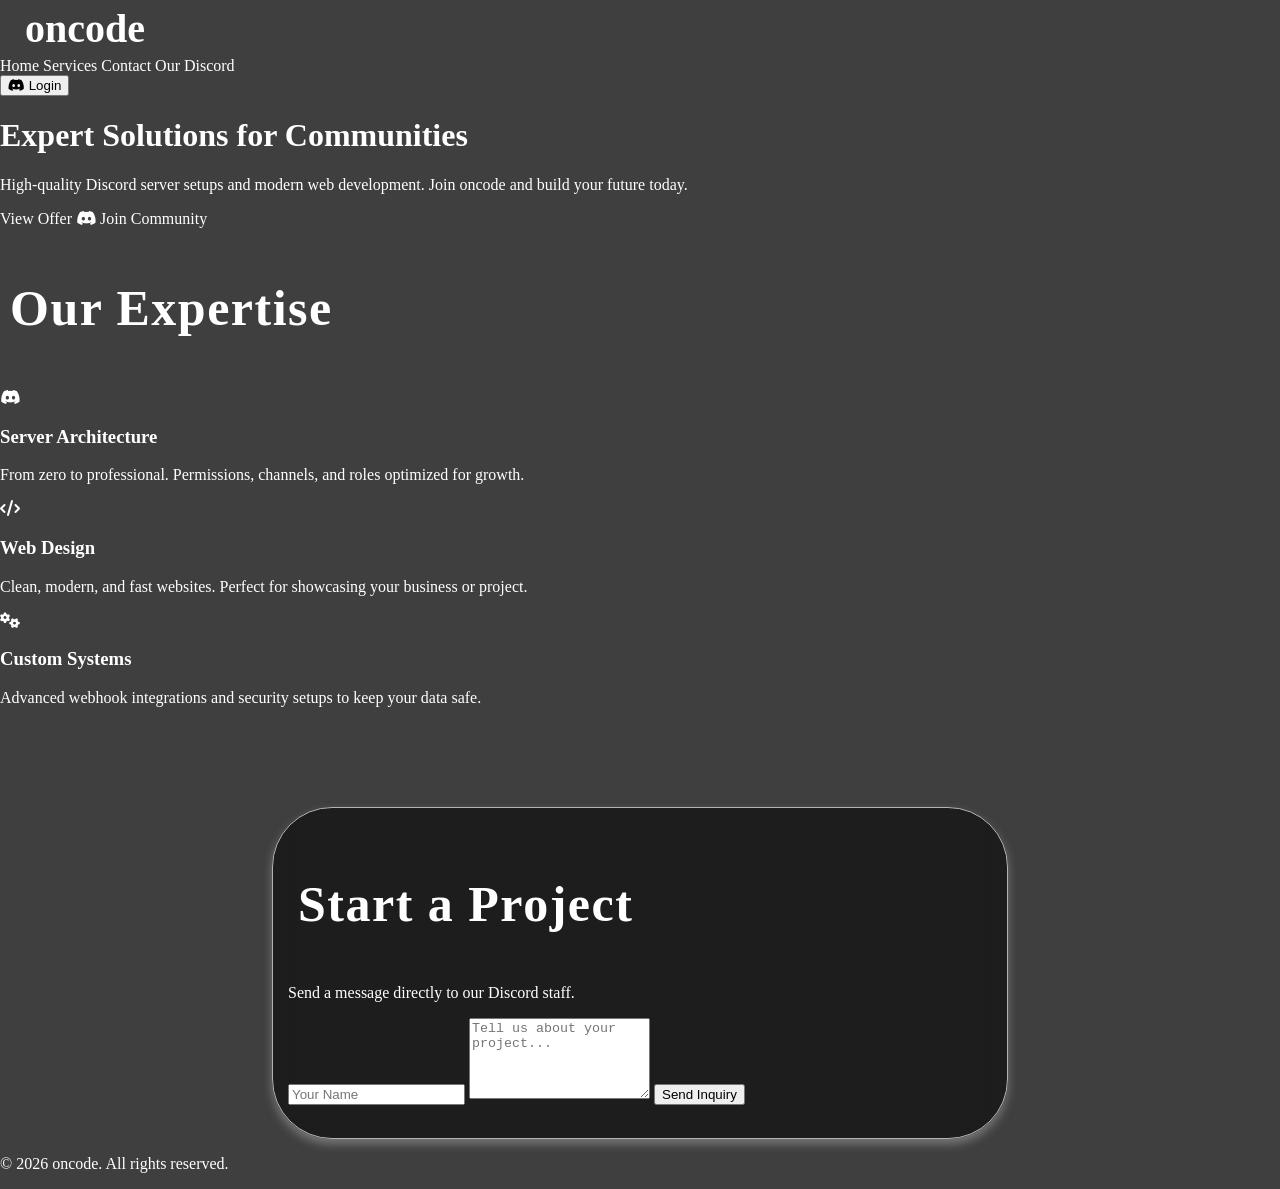
==== commit fd8ca4ae: "Update index.html" ====
--- a/index.html
+++ b/index.html
@@ -1,109 +1,80 @@
 <!DOCTYPE html>
 <html lang="en">
-  <head>
-    <meta charset="utf-8" />
-    <meta name="viewport" content="width=device-width, initial-scale=1" />
-    <meta property="og:title" content="ONCODE" />
-    <meta property="og:description" content="Oncode developers website. Check it out" />
-    <link rel="icon" href="https://i.imgur.com/YzYUEbw.png" />
-    <link rel="stylesheet" href="style.css" />
-    <link rel="stylesheet" href="style.css" />
-    <script src="script.js" defer></script>
-    <link rel="preconnect" href="https://fonts.googleapis.com">
-    <link rel="preconnect" href="https://fonts.gstatic.com" crossorigin>
-    <link href="https://fonts.googleapis.com/css2?family=Alfa+Slab+One&family=Big+Shoulders+Stencil:opsz,wght@10..72,100..900&family=Lato:wght@400;900&family=Lilita+One&display=swap" rel="stylesheet">
-    <link rel="preconnect" href="https://fonts.googleapis.com">
-    <link rel="preconnect" href="https://fonts.gstatic.com" crossorigin>
-    <link href="https://fonts.googleapis.com/css2?family=Lato:ital,wght@0,100;0,300;0,400;0,700;0,900;1,100;1,300;1,400;1,700;1,900&family=Ubuntu:wght@400;700&display=swap" rel="stylesheet">
-  </head>
+<head>
+    <meta charset="UTF-8">
+    <meta name="viewport" content="width=device-width, initial-scale=1.0">
+    <title>oncode | Discord & Web Development</title>
+    <link rel="stylesheet" href="style.css">
+    <link rel="stylesheet" href="https://cdnjs.cloudflare.com/ajax/libs/font-awesome/6.4.0/css/all.min.css">
+    <link href="https://fonts.googleapis.com/css2?family=Plus+Jakarta+Sans:wght@400;600;800&display=swap" rel="stylesheet">
+</head>
+<body>
 
-  <body>
+    <nav class="navbar">
+        <div class="logo">on<span>code</span></div>
+        <div class="nav-links">
+            <a href="#home">Home</a>
+            <a href="#services">Services</a>
+            <a href="#contact">Contact</a>
+            <a href="YOUR_DISCORD_INVITE_LINK" target="_blank" class="nav-community">Our Discord</a>
+        </div>
+        <button id="loginBtn" class="login-button" onclick="handleLogin()">
+            <i class="fab fa-discord"></i> Login
+        </button>
+    </nav>
 
-    <div class="menu">
-      <div class="logo">ONCODE</div>
-      <a class="menu-link" href="https://discord.gg/TYQWQcCWSn">Discord</a>
-    </div>
- 
-    <div class="abcd">
-      <div class="content"> 
-        <h2>Your Website. Your Way.</h2>
-        <p class="aboutus">
-          OnCode creates modern websites and web applications. We specialize in programming, designing, and optimizing sites tailored to each client's needs.
-        </p>
-        <a class="sprawdz" target="_top" onClick="document.getElementById('tm').scrollIntoView({ behavior: 'smooth' });">ONCODE Team</a>
-        <a class="sprawdz" target="_top" onClick="document.getElementById('cnt').scrollIntoView({ behavior: 'smooth' });">Contact Us</a>
-      </div>
-    </div>
+    <header id="home" class="hero">
+        <div class="hero-content">
+            <h1>Expert Solutions for <span class="gradient-text">Communities</span></h1>
+            <p>High-quality Discord server setups and modern web development. Join oncode and build your future today.</p>
+            <div class="hero-btns">
+                <a href="#services" class="btn-main">View Offer</a>
+                <a href="https://discord.gg/mFud5YcqQY" target="_blank" class="btn-alt"><i class="fab fa-discord"></i> Join Community</a>
+            </div>
+        </div>
+    </header>
 
-    
-   <div class="vdo"></div>
-      <video autoplay muted loop id="bg-video">
-        <source src="https://videos.pexels.com/video-files/3129957/3129957-uhd_2560_1440_25fps.mp4" type="video/mp4">
-      </video>
-    </div>
+    <section id="services" class="services">
+        <div class="section-header">
+            <h2>Our Expertise</h2>
+            <div class="underline"></div>
+        </div>
+        <div class="grid">
+            <div class="card">
+                <i class="fab fa-discord"></i>
+                <h3>Server Architecture</h3>
+                <p>From zero to professional. Permissions, channels, and roles optimized for growth.</p>
+            </div>
+            <div class="card">
+                <i class="fas fa-code"></i>
+                <h3>Web Design</h3>
+                <p>Clean, modern, and fast websites. Perfect for showcasing your business or project.</p>
+            </div>
+            <div class="card">
+                <i class="fas fa-gears"></i>
+                <h3>Custom Systems</h3>
+                <p>Advanced webhook integrations and security setups to keep your data safe.</p>
+            </div>
+        </div>
+    </section>
 
-    
+    <section id="contact" class="contact">
+        <div class="contact-box">
+            <h2>Start a Project</h2>
+            <p>Send a message directly to our Discord staff.</p>
+            <form id="contactForm">
+                <input type="text" id="userName" placeholder="Your Name" required>
+                <textarea id="userMessage" rows="5" placeholder="Tell us about your project..." required></textarea>
+                <button type="submit" class="submit-btn">Send Inquiry</button>
+            </form>
+            <div id="formStatus" class="status-msg"></div>
+        </div>
+    </section>
 
-    </div>
-    
-    <div class="container">
-      <div class="gradient"></div>
-      
-      <div class="contact">
-        <div id="cnt" />
-        <div class="header">
-          Contact Us
-        </div>
-        <p class="email">
-          📧 Email: <strong>contact.oncode@gmail.com</strong>
+    <footer>
+        <p>&copy; 2026 oncode. All rights reserved.</p>
+    </footer>
 
-        </p>
-        <p class="email">
-
-          🔵 Discord: <a href="https://discord.gg/NzXQh6ECt4">https://discord.gg/NzXQh6ECt4</a>
-        </p>
-
-
-
-      </div>
-
-
-
-
-
-
-
-
-
-
-
-
-
-
-
-
-
-
-    </div>
-
-
-
-
-
-
-
-
-
-
-
-
-        <div class="copyright">
-          Copyright © 2025 ONCODE
-        </div>
-  </body>
-  
-
-
-
+    <script src="script.js"></script>
+</body>
 </html>
-
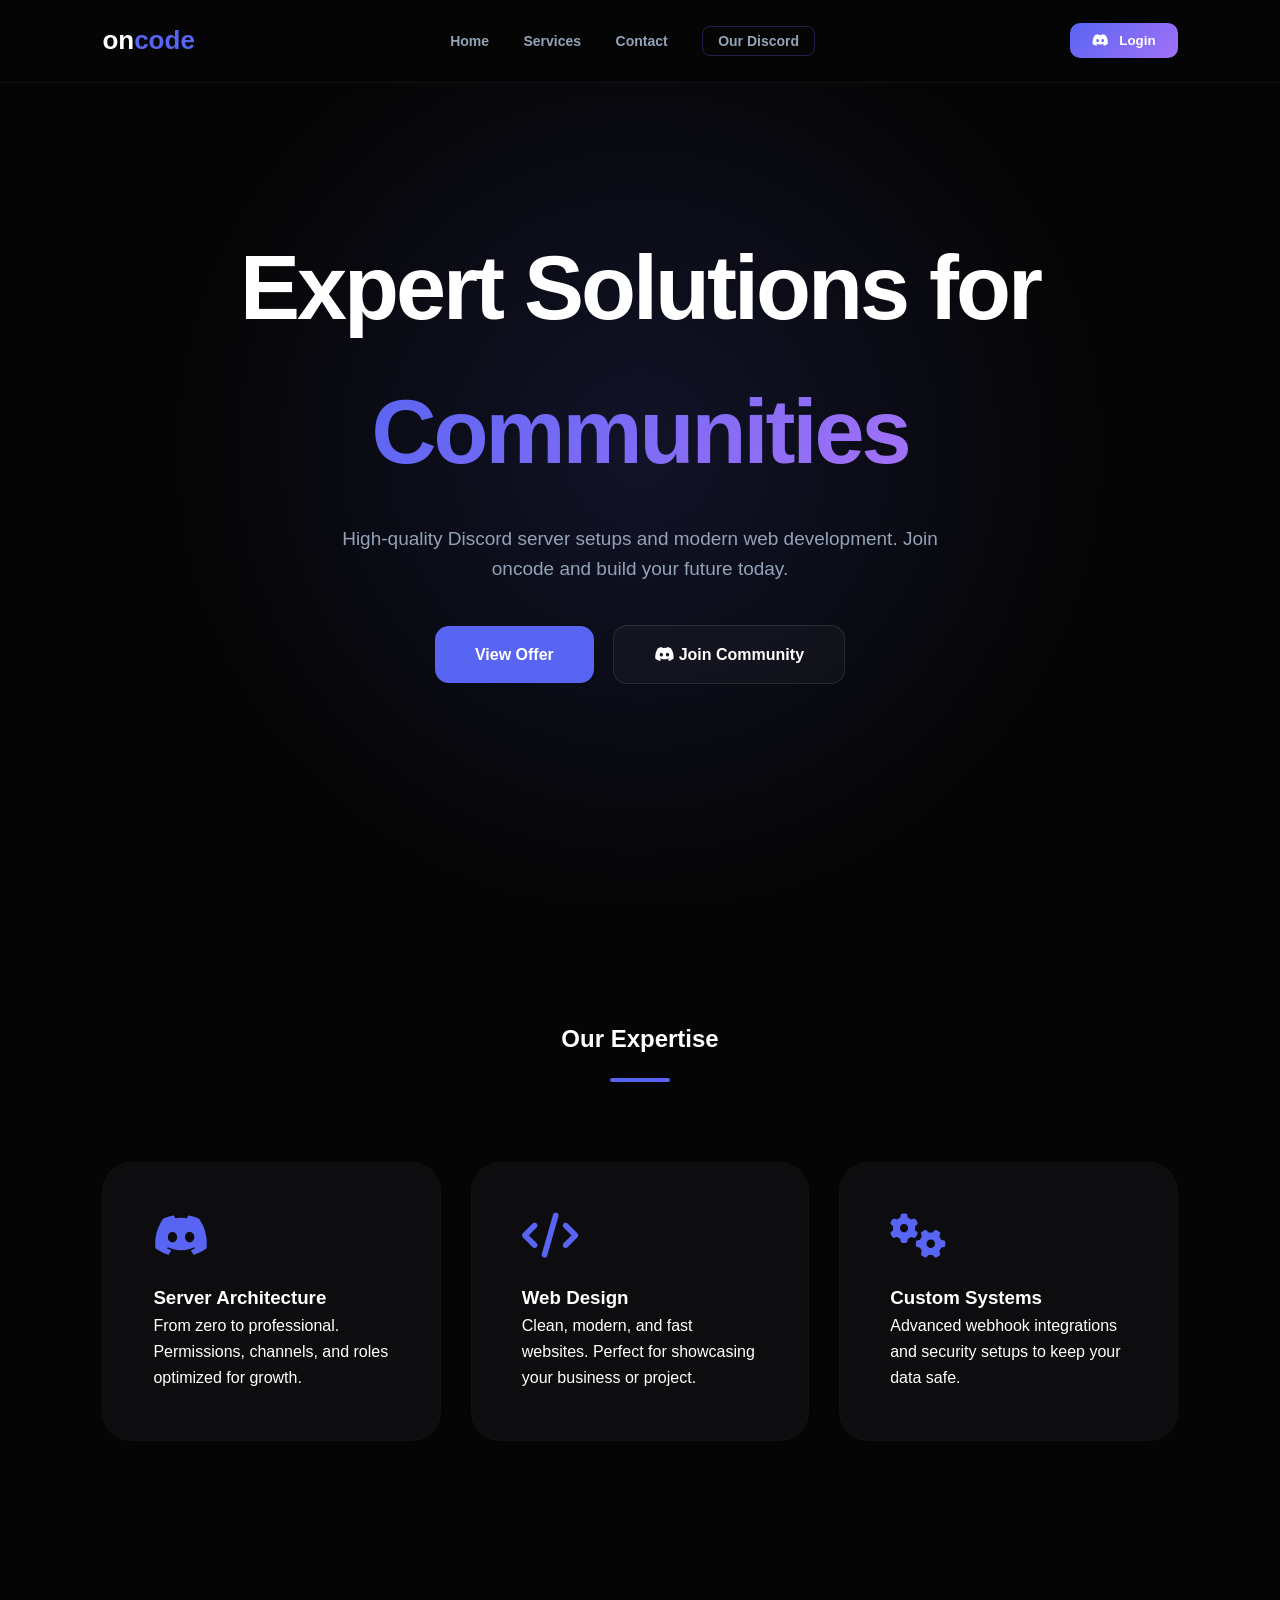
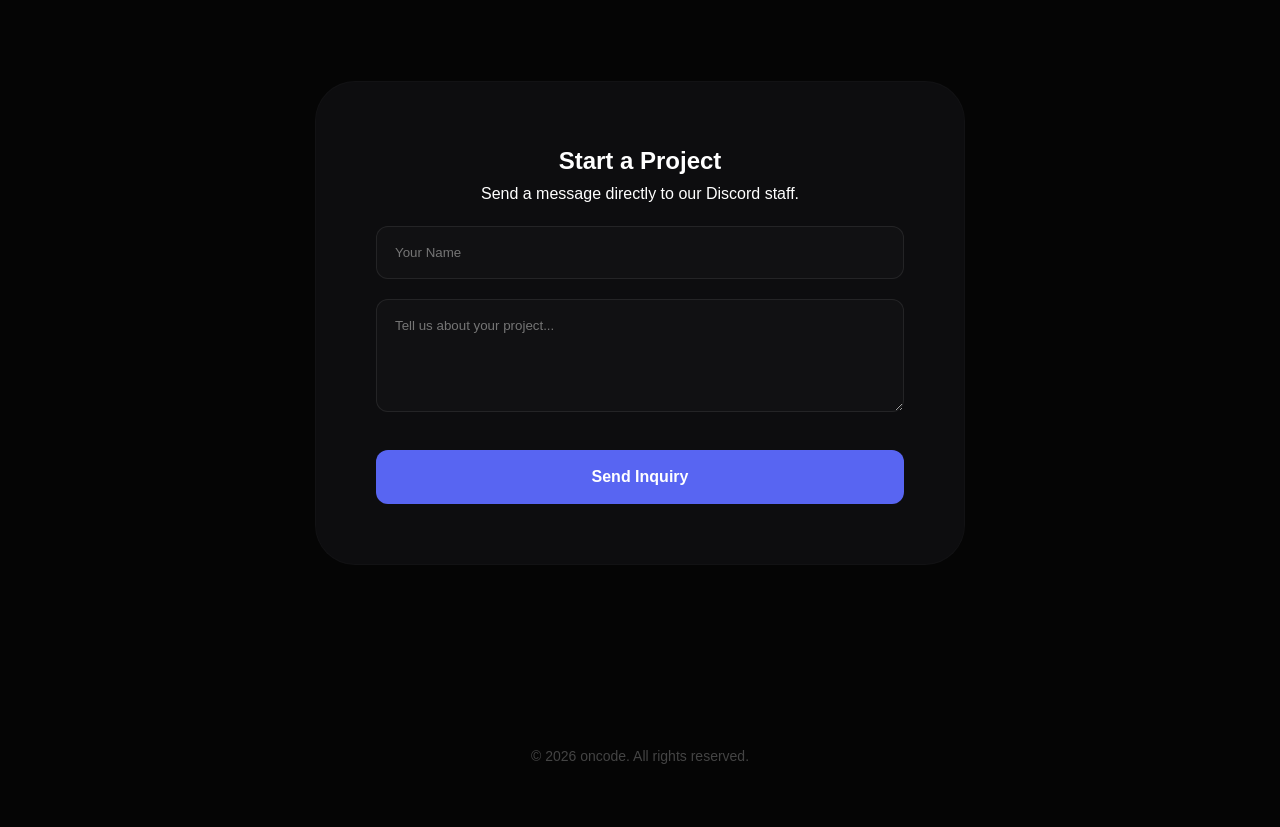
==== commit dc991658: "Update index.html" ====
--- a/index.html
+++ b/index.html
@@ -16,7 +16,7 @@
             <a href="#home">Home</a>
             <a href="#services">Services</a>
             <a href="#contact">Contact</a>
-            <a href="YOUR_DISCORD_INVITE_LINK" target="_blank" class="nav-community">Our Discord</a>
+            <a href="https://discord.gg/mFud5YcqQY" target="_blank" class="nav-community">Our Discord</a>
         </div>
         <button id="loginBtn" class="login-button" onclick="handleLogin()">
             <i class="fab fa-discord"></i> Login
@@ -78,3 +78,4 @@
     <script src="script.js"></script>
 </body>
 </html>
+
--- a/style.css
+++ b/style.css
@@ -1,484 +1,224 @@
-
-
-/* Poprawki dla menu */
-.menu {
-  margin-top: 12px;
-  margin-left: 12px;
-  margin-right: 12px;
-  width: 98.3%;
-  height: 70px;
-  
-  position: fixed;
-  top: 0;
-  left: 0;
-  box-shadow: 0 3px 7px #3f3f3f; 
-  
-
-  display: flex;
-  justify-content: space-between;
-  align-items: center;
-  
-  z-index: 50;
-  
-  border-radius: 35px;
-  
-
-background: rgba(255, 255, 255, 0.09);
-border-radius: 64px;
-backdrop-filter: blur(8.7px);
--webkit-backdrop-filter: blur(8.7px);
-border: 1px solid rgba(255, 255, 255, 0.52);
-}
-
-.menu-link {
-  text-decoration: none;
-  color: #fff;
-  font-weight: bold;
-  margin-right: 50px;
+:root {
+    --bg: #050505;
+    --card: #0d0d0f;
+    --accent: #5865f2;
+    --text: #ffffff;
+    --text-dim: #94a3b8;
+    --grad: linear-gradient(135deg, #5865f2 0%, #a371f7 100%);
+}
+
+* {
+    margin: 0;
+    padding: 0;
+    box-sizing: border-box;
+    font-family: 'Plus Jakarta Sans', sans-serif;
+    scroll-behavior: smooth;
+}
+
+body {
+    background-color: var(--bg);
+    color: var(--text);
+    line-height: 1.6;
+}
+
+.navbar {
+    position: fixed;
+    top: 0;
+    width: 100%;
+    display: flex;
+    justify-content: space-between;
+    align-items: center;
+    padding: 20px 8%;
+    background: rgba(5, 5, 5, 0.8);
+    backdrop-filter: blur(15px);
+    border-bottom: 1px solid rgba(255, 255, 255, 0.05);
+    z-index: 1000;
 }
 
 .logo {
-  padding: 5px;
-  font-weight: bold;
-  font-size: 40px;
-  color: white;
-  margin-left: 20px;
-  border: none;
-}
-.logo:hover {
-  
-  color: #787878;
-}
-
-/* Poprawka dla wrapper, by dodać przestrzeń nad treścią */
-.wrapper {
-  min-height: var(--wrapper-height);
-  display: grid;
-  place-items: center;
-  margin: 0 1rem;
-  padding-top: 70px; /* Przestrzeń nad treścią, aby menu jej nie zasłaniało */
-}
-
-/* Inne style CSS */
-
-
-
-body {
-  font-family: Lato;
-  margin-top: 0 !important;
-  margin-left: 0 !important;
-  background-color: #3f3f3f;
-  scroll-behavior: smooth;
-  color: white;
-}
-
-h2 {
-  color: white;
-  padding: auto;
-  font-size: 50px;
-  font-weight: 400px;
-  font-family: "Lilita One";
-  letter-spacing: 1.5px;
-  padding-top: 2%;
-  padding: 10px;
-}
-#bg-video {
-    position: absolute;
-    top: 0;
-    left: 0;
+    font-size: 26px;
+    font-weight: 800;
+}
+
+.logo span {
+    color: var(--accent);
+}
+
+.nav-links a {
+    color: var(--text-dim);
+    text-decoration: none;
+    margin: 0 15px;
+    font-size: 14px;
+    font-weight: 600;
+    transition: 0.3s;
+}
+
+.nav-links a:hover {
+    color: var(--text);
+}
+
+.nav-community {
+    border: 1px solid rgba(88, 101, 242, 0.3);
+    padding: 6px 15px;
+    border-radius: 8px;
+}
+
+.login-button {
+    background: var(--grad);
+    border: none;
+    color: white;
+    padding: 10px 22px;
+    border-radius: 10px;
+    font-weight: 700;
+    cursor: pointer;
+    display: flex;
+    align-items: center;
+    gap: 10px;
+}
+
+.hero {
+    height: 100vh;
+    display: flex;
+    align-items: center;
+    justify-content: center;
+    text-align: center;
+    background: radial-gradient(circle at center, rgba(88, 101, 242, 0.15) 0%, transparent 60%);
+}
+
+.gradient-text {
+    background: var(--grad);
+    -webkit-background-clip: text;
+    -webkit-text-fill-color: transparent;
+}
+
+.hero h1 {
+    font-size: clamp(40px, 10vw, 90px);
+    font-weight: 800;
+    letter-spacing: -3px;
+    margin-bottom: 20px;
+}
+
+.hero p {
+    color: var(--text-dim);
+    max-width: 650px;
+    margin: 0 auto 40px;
+    font-size: 19px;
+}
+
+.btn-main, .btn-alt {
+    padding: 16px 40px;
+    border-radius: 14px;
+    text-decoration: none;
+    font-weight: 700;
+    display: inline-block;
+    transition: 0.3s;
+}
+
+.btn-main {
+    background: var(--accent);
+    color: white;
+    margin-right: 15px;
+}
+
+.btn-alt {
+    background: rgba(255, 255, 255, 0.03);
+    color: white;
+    border: 1px solid rgba(255, 255, 255, 0.1);
+}
+
+.btn-alt:hover {
+    background: rgba(255, 255, 255, 0.08);
+}
+
+.services {
+    padding: 120px 8%;
+}
+
+.section-header {
+    text-align: center;
+    margin-bottom: 80px;
+}
+
+.underline {
+    width: 60px;
+    height: 4px;
+    background: var(--accent);
+    margin: 20px auto;
+    border-radius: 10px;
+}
+
+.grid {
+    display: grid;
+    grid-template-columns: repeat(auto-fit, minmax(320px, 1fr));
+    gap: 30px;
+}
+
+.card {
+    background: var(--card);
+    padding: 50px;
+    border-radius: 30px;
+    border: 1px solid rgba(255, 255, 255, 0.02);
+    transition: 0.4s;
+}
+
+.card:hover {
+    border-color: rgba(88, 101, 242, 0.4);
+    transform: translateY(-12px);
+    background: rgba(13, 13, 15, 0.6);
+}
+
+.card i {
+    font-size: 45px;
+    color: var(--accent);
+    margin-bottom: 25px;
+}
+
+.contact {
+    padding: 120px 8%;
+}
+
+.contact-box {
+    max-width: 650px;
+    margin: 0 auto;
+    background: var(--card);
+    padding: 60px;
+    border-radius: 40px;
+    text-align: center;
+    border: 1px solid rgba(255, 255, 255, 0.02);
+}
+
+input, textarea {
     width: 100%;
-    height: 100%;
-    object-fit: cover;
-    z-index: -1;
-    
-}
-
-
-
-
-
-
-
-
-
-
-html {
-            margin: 0;
-            padding: 0;
-            scroll-behavior: smooth;
- 
-
-            
-}
-
-body {
-            margin: 0;
-            margin-bottom: 0 !important;
-            padding: 0;
-
-            
-}
-
-
-
-.content {
-    justify-content: center;
-    text-align: center;
-    font-size: 20px;
-    color: white;
-    
-    margin-left: auto;
-    margin-right: auto;
-    background: rgba(255, 255, 255, 0);
-    border-radius: 40px;
-    box-shadow: 0 4px 30px rgba(0, 0, 0, 0.1);
-    backdrop-filter: blur(6.2px);
-    -webkit-backdrop-filter: blur(6.2px);
-    border: 1px solid rgba(255, 255, 255, 0.62);
-    min-width: 80%;
-    max-width: 80%;
-
-
-    min-height: 400px;
-
-    
-    transition: transform 0.5s ease, box-shadow 0.4s ease;
-
-
-
-}
-.content:hover {
-  box-shadow: 0 5px 10px #787878;
-  transform: translateY(-5px);
-
-
-
-
-}
-.abcd {
-  width: 100%;
-  height: 100%;
-  padding-top: 14%;
-  padding-bottom: 9%;
-  justify-content: center;
-
-
-
-
-}
-
-.vgg {
-  border: 3px solid gray;
-  border-radius: 30px;
-  height: 10px;
-  font-size: 20px;
-  background-color: black;
-  color: black;
-
-  
-
-}
-
-.ubuntu-regular {
-  font-family: "Ubuntu", sans-serif;
-  font-weight: 400;
-  font-style: normal;
-}
-
-.ubuntu-bold {
-  font-family: "Ubuntu", sans-serif;
-  font-weight: 700;
-  font-style: normal;
-}
-
-
-
-.lato-thin {
-  font-family: "Lato", sans-serif;
-  font-weight: 100;
-  font-style: normal;
-}
-
-.lato-light {
-  font-family: "Lato", sans-serif;
-  font-weight: 300;
-  font-style: normal;
-}
-
-.lato-regular {
-  font-family: "Lato", sans-serif;
-  font-weight: 400;
-  font-style: normal;
-}
-
-.lato-bold {
-  font-family: "Lato", sans-serif;
-  font-weight: 700;
-  font-style: normal;
-}
-
-.lato-black {
-  font-family: "Lato", sans-serif;
-  font-weight: 900;
-  font-style: normal;
-}
-
-.lato-thin-italic {
-  font-family: "Lato", sans-serif;
-  font-weight: 100;
-  font-style: italic;
-}
-
-.lato-light-italic {
-  font-family: "Lato", sans-serif;
-  font-weight: 300;
-  font-style: italic;
-}
-
-.lato-regular-italic {
-  font-family: "Lato", sans-serif;
-  font-weight: 400;
-  font-style: italic;
-}
-
-.lato-bold-italic {
-  font-family: "Lato", sans-serif;
-  font-weight: 700;
-  font-style: italic;
-}
-
-.lato-black-italic {
-  font-family: "Lato", sans-serif;
-  font-weight: 900;
-  font-style: italic;
-}
-
-.sprawdz {
-    display: inline-block;
-    padding: 1.375rem 2.625rem 1.375rem 2.625rem;
-    border: 0.125rem solid gray;
-    border-radius: 2rem;
-    background-color: #171717;
-    color: #fff;
-    font: 700 0.875rem / 0 "Open Sans", sans-serif;
-    text-decoration: none;
-    transition: all 0.2s;
+    background: rgba(255, 255, 255, 0.02);
+    border: 1px solid rgba(255, 255, 255, 0.08);
+    padding: 18px;
+    border-radius: 12px;
+    color: white;
+    margin-top: 20px;
+    outline: none;
+    transition: 0.3s;
+}
+
+input:focus, textarea:focus {
+    border-color: var(--accent);
+}
+
+.submit-btn {
+    width: 100%;
+    margin-top: 30px;
+    padding: 18px;
+    background: var(--accent);
+    border: none;
+    color: white;
+    font-weight: 700;
+    border-radius: 12px;
     cursor: pointer;
-    padding: auto;
-}
-.content .sprawdz {
-    margin-right: 0.5rem;
-    margin-bottom: 1.125rem;
-    margin-left: 0.5rem;
-    border-color: gray;
-    background-color: #171717;
-    color: #ffffff;
-}
-
-img {
-
-  display: inline-block;
-  line-height: 1;
-  vertical-align: middle;
-  
-
-}
-
-
-
-.text {
-
-  background-color: black !important;
-  color: white;
-  max-width: 100%;
-  text-align: center;
-
-
-
-}
-
-
-.bok {
-  
-  padding: 20px;  
-  border-radius: 10px;
-  text-align: center;
-
-}
-.smaller {
-
-  font-size: 30px;
-  text-align: center !important;
-  font-weight: bold;
-  margin-left: 0;
-  
-  
-
-}
-
-
-
-.aboutus {
-  width: 700px;
-  text-align: center;
-  margin-left: auto;
-  margin-right: auto;
-  padding: 1%;
-  
-
-}
-
-[id] {
-  scroll-margin-top: 90px;
-}
-
-
-.lilita-one-regular {
-  font-family: "Lilita One", sans-serif;
-  font-weight: 200;
-  font-style: normal;
-}
-
-a {
-  text-decoration: none;
-  color: white;
-   
-  
-}
-a:hover {
-  color: #787878;
-  
-  
-  
-}
-
-.copyright {
-  background-color: #3F3F3F;
-  text-align: center;
-  padding: 20px;
-  padding-top: 50px;
-  bottom: 0;
-  
-  
-}
-
-
-.aboutus {
-  width: 70%;
-
-
-}
-.container {
-
-  background-color: #3f3f3f;
-  top: 0;
-
-
-}
-
-
-.header {
-  text-align: center;
-  padding: 3%;
-  font-size: 36px;
-
-
-
-}
-.gradient {
-
-
-  top: 0;            
-  left: 0;
-  width: 100%;
-  height: 400px;        /* wysokość przejścia */
-
-
-
-
-  height: 100px;
-  width: 100%;
-background: #3F3F3F;
-background: linear-gradient(0deg, rgba(63, 63, 63, 1) 0%, rgba(0, 0, 0, 1) 49%);
-
-
-
-}
-.vdo {
-
-  width: 100%;
-  height: 100%;
-  background-color: black;
-
-  
-}
-
-#bg-video {
-  width: 100%;
-  height: 100%;
-  object-fit: cover;
-
-}
-.email {
-  text-align: center;
-  font-size: 28px;
-
-
-
-}
-p {
-  overflow-wrap: break-word; /* zalecane w nowoczesnym CSS */
-  word-wrap: break-word;     /* dla starszych przeglądarek */
-}
-.contact {
-  /* From https://css.glass */
-background: rgba(0, 0, 0, 0.54);
-border-radius: 60px;
-box-shadow: 0 4px 30px rgba(0, 0, 0, 0.1);
-backdrop-filter: blur(10.1px);
--webkit-backdrop-filter: blur(10.1px);
-border: 1px solid rgb(179, 179, 179);
-min-width: 45%;
-max-width: 95%;
-width: 55%;
-min-height: 300px;
-margin-left: auto;
-margin-right: auto;
-  box-shadow: 0 5px 10px #787878;
-  transition: transform 0.5s ease, box-shadow 0.4s ease;
-margin-top: 100px;
-padding: 15px;
-
-  
-
-
-
-}
-.contact:hover {
-  box-shadow: 0 5px 10px #787878;
-  transform: translateY(-5px);
-
-
-
-}
-
-
-
-
-
-
-
-
-
-
-
-
-
-
-
-
-
-
-
-
-
+    font-size: 16px;
+}
+
+footer {
+    padding: 60px;
+    text-align: center;
+    color: #444;
+    font-size: 14px;
+}
